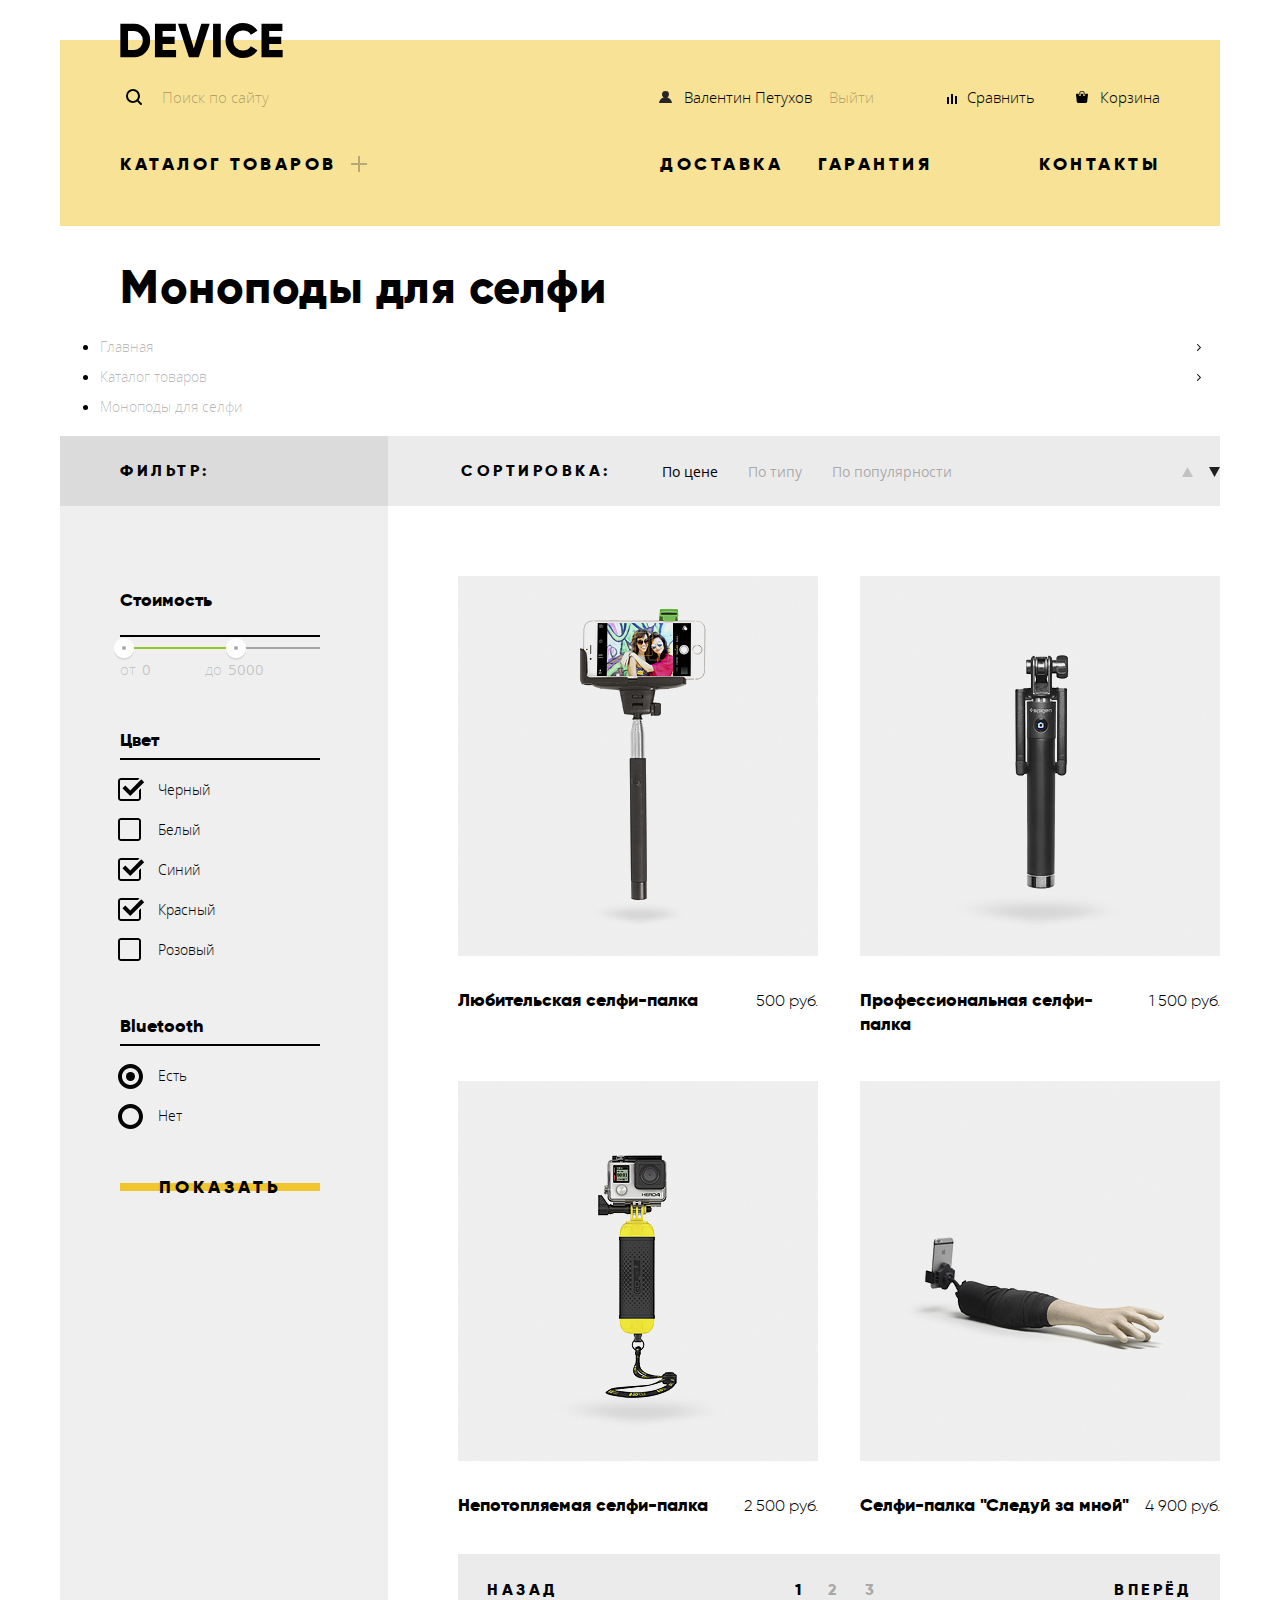
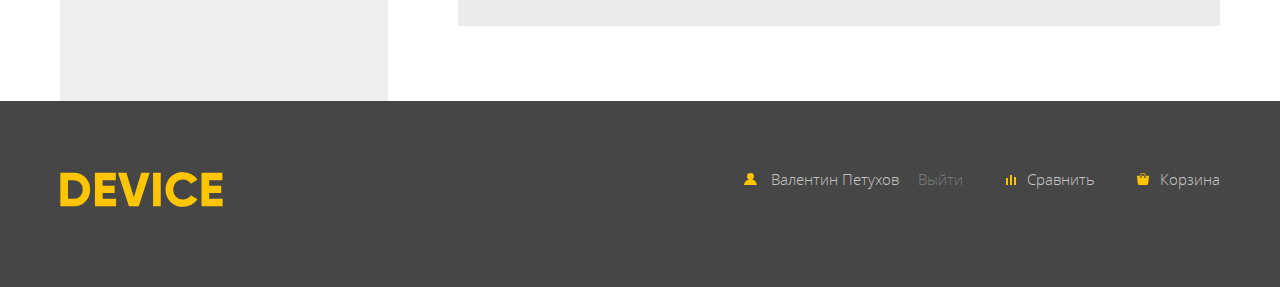
==== catalog.html @ f171dc87 "added catalog goods + footer fix" ====
<!DOCTYPE html>
<html lang="ru">

<head>
  <meta charset="utf-8">
  <title>HTML Academy: Девайс</title>
  <link rel="stylesheet" href="css/normalize.css">
  <link rel="stylesheet" href="css/style.css">
</head>

<body>
  <div class="wrapper">
    <header class="header">
      <div class="header__logo">
        <a href="index.html">
          <img src="img/svg/logo-device.svg" width="163" height="35" alt="Логотип DEVICE">
        </a>
      </div>
      <nav class="header__navigation navigation">
        <ul class="navigation__list navigation__list--line-top">
          <li class="navigation__item navigation__item--search">
            <form action="" class="navigation__search-form">
              <input class="navigation__search-field" type="text" placeholder="Поиск по сайту">
              <input class="navigation__search-submit" type="submit" value="Найти">
            </form>
          </li>
          <li class="navigation__item  navigation__item--login">
            <a class="navigation__link navigation__link--small" href="#">Валентин Петухов</a>
            <a class="navigation__logout" href="#">Выйти</a>
          </li>
          <li class="navigation__item navigation__item--compare">
            <a class="navigation__link navigation__link--small" href="#">Сравнить</a>
          </li>
          <li class="navigation__item navigation__item--cart">
            <a class="navigation__link navigation__link--small" href="#">Корзина</a>
          </li>
        </ul>
        <ul class="navigation__list navigation__list--line-bottom">
          <li class="navigation__item navigation__item--catalog">
            <a class="navigation__link navigation__link--catalog navigation__link--big" href="catalog.html">Каталог
              товаров</a>
            <ul class="navigation__catalog">
              <li><a class="navigation__link" href="#">Виртуальная реальность</a></li>
              <li><a class="navigation__link" href="#">Фитнес-браслеты</a></li>
              <li><a class="navigation__link" href="#">Квадрокоптеры</a></li>
              <li><a class="navigation__link" href="#">Моноподы для селфи</a></li>
              <li><a class="navigation__link" href="#">Умные часы</a></li>
              <li><a class="navigation__link" href="#">Экшн-камеры</a></li>
            </ul>
          </li>
          <li class="navigation__item navigation__item--delivery">
            <a class="navigation__link navigation__link--big" href="#">Доставка</a>
          </li>
          <li class="navigation__item navigation__item--warranty">
            <a class="navigation__link navigation__link--big" href="#">Гарантия</a>
          </li>
          <li class="navigation__item navigation__item--contacts">
            <a class="navigation__link navigation__link--big" href="#">Контакты</a>
          </li>
        </ul>
      </nav>
    </header>
  </div>

  <main>
    <div class="wrapper">
      <h1 class="page-title">Моноподы для селфи</h1>
      <ul class="breadcrumbs">
        <li class="breadcrumbs__item">
          <a href="index.html" class="breadcrumbs__link">Главная</a>
        </li>
        <li class="breadcrumbs__item">
          <a href="catalog.html" class="breadcrumbs__link">Каталог товаров</a>
        </li>
        <li class="breadcrumbs__item">
          <a class="breadcrumbs__link">Моноподы для селфи</a>
        </li>
      </ul>
    </div>
    <div class="catalog-columns">
      <div class="wrapper">
        <aside class="filter">
          <h2 class="fliter__title">Фильтр:</h2>
          <form class="filter__forms" action="https://echo.htmlacademy.ru" method="post">
            <fieldset class="filter__form range">
              <legend>Стоимость</legend>
              <div class="range__controls">
                <div class="range__scale">
                  <div class="range__bar"></div>
                </div>
                <div class="range__toggle range__toggle--min"></div>
                <div class="range__toggle range__toggle--max"></div>
              </div>
              <div class="range__price">
                <label class="range__min-price">от <input type="text" name="min-price" value="0"></label>
                <label class="range__max-price">до <input type="text" name="max-price" value="5000"></label>
              </div>
            </fieldset>
            <fieldset class="filter__form color">
              <legend>Цвет</legend>
              <ul class="color__list">
                <li class="color__option">
                  <input type="checkbox" class="visually-hidden color__checkbox" id="color-black" name="color-black"
                    checked>
                  <label for="color-black">Черный</label>
                </li>
                <li class="color__option">
                  <input type="checkbox" class="visually-hidden color__checkbox" id="color-white" name="color-white">
                  <label for="color-white">Белый</label>
                </li>
                <li class="color__option">
                  <input type="checkbox" class="visually-hidden color__checkbox" id="color-blue" name="color-blue"
                    checked>
                  <label for="color-blue">Синий</label>
                </li>
                <li class="color__option">
                  <input type="checkbox" class="visually-hidden color__checkbox" id="color-red" name="color-red"
                    checked>
                  <label for="color-red">Красный</label>
                </li>
                <li class="color__option">
                  <input type="checkbox" class="visually-hidden color__checkbox" id="color-pink" name="color-pink">
                  <label for="color-pink">Розовый</label>
                </li>
              </ul>
            </fieldset>
            <fieldset class="filter__form bluetooth">
              <legend>Bluetooth</legend>
              <ul class="bluetooth__list">
                <li class="bluetooth__option">
                  <input type="radio" class="visually-hidden bluetooth__checkbox" id="bluetooth-yes" name="bluetooth"
                    value="yes" checked>
                  <label for="bluetooth-yes">Есть</label>
                </li>
                <li class="bluetooth__option">
                  <input type="radio" class="visually-hidden bluetooth__checkbox" id="bluetooth-no" name="bluetooth"
                    value="no">
                  <label for="bluetooth-no">Нет</label>
                </li>
              </ul>
            </fieldset>
            <button class="filter__submit" type="submit">Показать</button>
          </form>
        </aside>

        <section class="catalog">
          <h2 class="visually-hidden">Каталог товаров</h2>
          <div class="catalog__sort sort">
            <p class="sort__title">Сортировка:</p>
            <ul class="sort__types">
              <li>
                <a href="#" class="sort__link sort__link--active">По цене</a>
              </li>
              <li>
                <a href="#" class="sort__link">По типу</a>
              </li>
              <li>
                <a href="#" class="sort__link">По популярности</a>
              </li>
            </ul>
            <ul class="sort__arrows">
              <li>
                <a class="sort__arrow sort__arrow--ascending">
                  <svg width="11" height="10" viewBox="0 0 11 10">
                    <path fill="#231F20" d="M5.5 0L0 10h11z" /></svg>
                </a>
              </li>
              <li>
                <a class="sort__arrow sort__arrow--descending sort__arrow--active">
                  <svg width="11" height="10" viewBox="0 0 11 10">
                    <path fill="#231F20" d="M5.5 10L0 0h11" /></svg>
                </a>
              </li>
            </ul>
          </div>
          <div class="catalog__goods goods">
            <article class="goods__item">
              <a class="goods__link" href="#">
                <img src="img/catalog/item-1.jpg" width="360" height="380" alt="Любительская селфи-палка">
                <div class="goods__info">
                  <h3 class="goods__title">Любительская селфи-палка</h3>
                  <span class="goods__price">500 руб.</span>
                </div>
              </a>
            </article>
            <article class="goods__item">
              <img src="img/catalog/item-2.jpg" width="360" height="380" alt="Профессиональная селфи-палка">
              <div class="goods__info">
                <h3 class="goods__title">Профессиональная селфи-палка</h3>
                <span class="goods__price">1 500 руб.</span>
              </div>
            </article>
            <article class="goods__item">
              <img src="img/catalog/item-3.jpg" width="360" height="380" alt="Непотопляемая селфи-палка">
              <div class="goods__info">
                <h3 class="goods__title">Непотопляемая селфи-палка</h3>
                <span class="goods__price">2 500 руб.</span>
              </div>
            </article>
            <article class="goods__item">
              <img src="img/catalog/item-4.jpg" width="360" height="380" alt='"Селфи-палка "Следуй за мной"'>
              <div class="goods__info">
                <h3 class="goods__title">Селфи-палка "Следуй за мной"</h3>
                <span class="goods__price">4 900 руб.</span>
              </div>
            </article>
            <div class="goods__pagination pagination">
              <a href="#" class="pagination__button">Назад</a>
              <div class="pagination__nums">
                <a class="pagination__num pagination__num--active">1</a>
                <a href="#" class="pagination__num">2</a>
                <a href="#" class="pagination__num">3</a>
              </div>
              <a href="#" class="pagination__button">Вперёд</a>
            </div>
          </div>
        </section>
      </div>
    </div>
  </main>

  <footer class="footer">
    <div class="wrapper">
      <div class="footer__item">
        <a class="footer__logo">
          <svg width="163" height="35" viewBox="0 0 164 35">
            <path
              d="m0.35 0.7v33.6h13.532a15.723 15.723 0 0 0 11.72-4.824 16.464 16.464 0 0 0 4.712-11.976 16.465 16.465 0 0 0-4.712-11.976 15.723 15.723 0 0 0-11.72-4.824zm7.733 26.208v-18.819h5.8a8.648 8.648 0 0 1 6.5 2.568 9.412 9.412 0 0 1 2.489 6.84 9.41 9.41 0 0 1-2.489 6.84 8.646 8.646 0 0 1-6.5 2.568h-5.8zm34.8-5.952h12.082v-7.3h-12.086v-5.567h13.291v-7.389h-21.024v33.6h21.265v-7.392h-13.532v-5.952zm36.343 13.344 11.019-33.6h-8.458l-7.491 24.72-7.491-24.72h-8.457l11.019 33.6zm14.4 0h7.733v-33.6h-7.733zm38.615-1.416a15.514 15.514 0 0 0 6.041-5.688l-6.67-3.84a7.488 7.488 0 0 1-3.165 3.024 9.874 9.874 0 0 1-4.664 1.1 9.594 9.594 0 0 1-7.177-2.736 9.907 9.907 0 0 1-2.682-7.248 9.908 9.908 0 0 1 2.682-7.248 9.594 9.594 0 0 1 7.177-2.736 9.914 9.914 0 0 1 4.64 1.08 7.6 7.6 0 0 1 3.189 3.048l6.67-3.84a15.881 15.881 0 0 0-6.09-5.688 17.419 17.419 0 0 0-8.409-2.088 17.12 17.12 0 0 0-17.592 17.472 17.12 17.12 0 0 0 17.589 17.476 17.519 17.519 0 0 0 8.458-2.088zm17.881-11.928h12.082v-7.3h-12.085v-5.567h13.29v-7.389h-21.022v33.6h21.264v-7.392h-13.532v-5.952z" />
          </svg>
        </a>
        <nav class="footer__navigation navigation">
          <ul class="navigation__list navigation__list--line-top">
            <li class="navigation__item  navigation__item--login">
              <a class="navigation__link navigation__link--small" href="#">
                <svg width="13" height="12" viewBox="0 0 13 12">
                  <path
                    d="M.032 12h12.937c-.163-2.643-2.074-4.837-4.671-5.543a3.47 3.47 0 0 0 1.687-2.972 3.485 3.485 0 0 0-6.97 0c0 1.264.68 2.361 1.688 2.972C2.106 7.163.194 9.357.032 12z" />
                </svg>
                Валентин Петухов</a>
              <a class="navigation__logout" href="#">Выйти</a>
            </li>
            <li class="navigation__item navigation__item--compare">
              <a class="navigation__link navigation__link--small" href="#">
                <svg width="10" height="10" viewBox="0 0 10 10">
                  <path d="M8 2h1.984v8H8zM0 3h1.984v7H0zM4 0h2v10H4z" /></svg>
                Сравнить</a>
            </li>
            <li class="navigation__item navigation__item--cart">
              <a class="navigation__link navigation__link--small" href="#">
                <svg width="12" height="12" viewBox="0 0 12 12">
                  <path
                    d="M11.864 3.017a.429.429 0 0 0-.327-.154H9.225V4.09c0 .563-.484 1.022-1.08 1.022-.594 0-1.078-.458-1.078-1.022V2.863H4.909V4.09c0 .563-.485 1.022-1.08 1.022-.595 0-1.078-.458-1.078-1.022V2.863H.438a.43.43 0 0 0-.327.154.472.472 0 0 0-.108.358l.776 7.134c.015.806.642 1.455 1.411 1.455h7.595c.77 0 1.396-.649 1.411-1.455l.776-7.134a.476.476 0 0 0-.108-.358z" />
                  <path
                    d="M3.829 4.499c.239 0 .433-.184.433-.409V1.84c0-.632.672-1.022 1.295-1.022h1.079c.655 0 1.078.401 1.078 1.022v2.25c0 .225.194.409.431.409.239 0 .433-.184.433-.409V1.84C8.577.773 7.761 0 6.636 0H5.557c-1.19 0-2.159.826-2.159 1.84v2.25c0 .225.194.409.431.409z" />
                </svg>
                Корзина</a>
            </li>
          </ul>
      </div>

    </div>
  </footer>
  <!-- <footer class="footer">
    <div class="wrapper">
      <div class="footer__item footer__item--logo">
        <a class="footer__logo" href="index.html">
          <svg width="163" height="35" viewBox="0 0 164 35">
            <path
              d="m0.35 0.7v33.6h13.532a15.723 15.723 0 0 0 11.72-4.824 16.464 16.464 0 0 0 4.712-11.976 16.465 16.465 0 0 0-4.712-11.976 15.723 15.723 0 0 0-11.72-4.824zm7.733 26.208v-18.819h5.8a8.648 8.648 0 0 1 6.5 2.568 9.412 9.412 0 0 1 2.489 6.84 9.41 9.41 0 0 1-2.489 6.84 8.646 8.646 0 0 1-6.5 2.568h-5.8zm34.8-5.952h12.082v-7.3h-12.086v-5.567h13.291v-7.389h-21.024v33.6h21.265v-7.392h-13.532v-5.952zm36.343 13.344 11.019-33.6h-8.458l-7.491 24.72-7.491-24.72h-8.457l11.019 33.6zm14.4 0h7.733v-33.6h-7.733zm38.615-1.416a15.514 15.514 0 0 0 6.041-5.688l-6.67-3.84a7.488 7.488 0 0 1-3.165 3.024 9.874 9.874 0 0 1-4.664 1.1 9.594 9.594 0 0 1-7.177-2.736 9.907 9.907 0 0 1-2.682-7.248 9.908 9.908 0 0 1 2.682-7.248 9.594 9.594 0 0 1 7.177-2.736 9.914 9.914 0 0 1 4.64 1.08 7.6 7.6 0 0 1 3.189 3.048l6.67-3.84a15.881 15.881 0 0 0-6.09-5.688 17.419 17.419 0 0 0-8.409-2.088 17.12 17.12 0 0 0-17.592 17.472 17.12 17.12 0 0 0 17.589 17.476 17.519 17.519 0 0 0 8.458-2.088zm17.881-11.928h12.082v-7.3h-12.085v-5.567h13.29v-7.389h-21.022v33.6h21.264v-7.392h-13.532v-5.952z" />
          </svg>
        </a>
        <p class="footer__address">
          г. Москва, ул. Строителей, 15
        </p>
      </div>
      <div class="footer__item footer__item--information">
        <nav class="footer__navigation navigation">
          <ul class="navigation__list navigation__list--line-bottom">
            <li class="navigation__item navigation__item--delivery">
              <a class="navigation__link navigation__link--big">Доставка</a>
            </li>
            <li class="navigation__item navigation__item--warranty">
              <a class="navigation__link navigation__link--big">Гарантия</a>
            </li>
            <li class="navigation__item navigation__item--contacts">
              <a class="navigation__link navigation__link--big">Контакты</a>
            </li>
          </ul>
        </nav>
        <ul class="footer__social social">
          <li class="social__item social__item--facebook">
            <a class="social__link" href="#">
              <span class="visually-hidden">Facebook</span>
              <svg width="32" height="32" viewBox="0 0 32 32">
                <path fill="#FFF"
                  d="M16 0C7.164 0 0 7.163 0 16s7.164 16 16 16c8.837 0 16-7.164 16-16S24.837 0 16 0zm4.062 9.455h-3.021v3.444h3.021v3.445h-3.021v8.61H14.02v-8.61H11v-3.445h3.021V9.455c0-1.902 1.353-3.445 3.021-3.445h3.021v3.445z" />
              </svg>
            </a></li>
          <li class="social__item social__item--instagram">
            <a class="social__link" href="#">
              <span class="visually-hidden">Instagram</span>
              <svg width="32" height="32" viewBox="0 0 32 32">
                <g fill="#FFF">
                  <path
                    d="M20.916 16a4.938 4.938 0 1 1-9.877 0c0-.394.051-.773.138-1.14h-.897v6.838h11.396V14.86h-.897c.086.367.137.746.137 1.14z" />
                  <path
                    d="M15.978 18.659c1.466 0 2.659-1.193 2.659-2.659s-1.193-2.659-2.659-2.659c-1.466 0-2.659 1.193-2.659 2.659s1.192 2.659 2.659 2.659zM18.637 10.302h3.039v3.039h-3.039z" />
                  <path
                    d="M16 0C7.164 0 0 7.164 0 16c0 8.837 7.164 16 16 16 8.837 0 16-7.163 16-16 0-8.836-7.163-16-16-16zm7.955 21.698a2.285 2.285 0 0 1-2.279 2.279H10.279A2.285 2.285 0 0 1 8 21.698V10.302a2.286 2.286 0 0 1 2.279-2.279h11.396a2.286 2.286 0 0 1 2.279 2.279v11.396z" />
                </g>
              </svg>
            </a></li>
          <li class="social__item social__item--twitter">
            <a class="social__link" href="#">
              <span class="visually-hidden">Twitter</span>
              <svg width="32" height="32" viewBox="0 0 32 32">
                <path fill="#FFF"
                  d="M16 0C7.164 0 0 7.164 0 16c0 8.837 7.164 16 16 16 8.837 0 16-7.163 16-16 0-8.836-7.163-16-16-16zm7.944 12.809c-.251 6.516-3.463 10.832-10.992 10.702h-.486c-.447 0-4.543-.443-5.344-1.823 2.479.19 4.247-.406 5.12-1.136-1.048-.289-2.923-.461-3.251-2.848.384.104.618.221 1.299.113-1.307-.824-2.758-1.519-2.679-3.643.311.317 1.164.518 1.46.457-.768-.233-2.149-3.244-.974-4.781 1.984 1.79 4.075 3.482 7.804 3.643.227-2.214 1.24-3.699 3.168-4.325 1.84-.479 3.255.26 3.901 1.138.737-.224 1.453-.466 2.193-.685-.004.833-.569 1.463-.935 1.709.747.165 1.423-.475 1.423-.475-.184.963-1.094 1.725-1.707 1.954z" />
              </svg>
            </a></li>
        </ul>
      </div>
      <div class="footer__item footer__item--user">
        <nav class="footer__navigation navigation">
          <ul class="navigation__list navigation__list--user">
            <li class="navigation__item  navigation__item--login">
              <a class="navigation__link" href="#">
                <svg width="13" height="12" viewBox="0 0 13 12">
                  <path
                    d="M.032 12h12.937c-.163-2.643-2.074-4.837-4.671-5.543a3.47 3.47 0 0 0 1.687-2.972 3.485 3.485 0 0 0-6.97 0c0 1.264.68 2.361 1.688 2.972C2.106 7.163.194 9.357.032 12z" />
                </svg>
                Валентин Петухов
              </a>
              <a class="navigation__logout" href="#">Выйти</a>
            </li>
            <li class="navigation__item  navigation__item--compare">
              <a class="navigation__link" href="#">
                <svg width="10" height="10" viewBox="0 0 10 10">
                  <path d="M8 2h1.984v8H8zM0 3h1.984v7H0zM4 0h2v10H4z" /></svg>
                Сравнить
              </a>
            </li>
            <li class="navigation__item  navigation__item--cart">
              <a class="navigation__link" href="#">
                <svg width="12" height="12" viewBox="0 0 12 12">
                  <path
                    d="M11.864 3.017a.429.429 0 0 0-.327-.154H9.225V4.09c0 .563-.484 1.022-1.08 1.022-.594 0-1.078-.458-1.078-1.022V2.863H4.909V4.09c0 .563-.485 1.022-1.08 1.022-.595 0-1.078-.458-1.078-1.022V2.863H.438a.43.43 0 0 0-.327.154.472.472 0 0 0-.108.358l.776 7.134c.015.806.642 1.455 1.411 1.455h7.595c.77 0 1.396-.649 1.411-1.455l.776-7.134a.476.476 0 0 0-.108-.358z" />
                  <path
                    d="M3.829 4.499c.239 0 .433-.184.433-.409V1.84c0-.632.672-1.022 1.295-1.022h1.079c.655 0 1.078.401 1.078 1.022v2.25c0 .225.194.409.431.409.239 0 .433-.184.433-.409V1.84C8.577.773 7.761 0 6.636 0H5.557c-1.19 0-2.159.826-2.159 1.84v2.25c0 .225.194.409.431.409z" />
                </svg>
                Корзина
              </a>
            </li>
          </ul>
        </nav>
        <a class="footer__phone" href="tel:+74954959595">Тел.: +7 (495) 495-95-95</a>
        <a class="footer__htmlacademy" href="https://htmlacademy.ru" target="blank">
          <svg width="26.943" height="34.09" viewBox="0 0 26.943 34.09">
            <path
              d="M13.62.017L13.472 0 0 1.412v24.661l13.473 8.017 13.43-7.99.042-.025V1.412L13.62.017zm11.399 12.11L13.495 5.334l-.001-.104-.087.05-.088-.056v.109L1.925 12.118V3.147l11.548-1.212L25.02 3.147v8.98zm-11.614-5.34L24.923 13.5l-4.479 2.64-7.093-4.221-.014 1.415 5.904 3.513-.86.507-5.03-2.992-.014 1.415 3.827 2.275-.782.523-3.031-1.787-.014 1.413 1.853 1.091-1.8 1.081-11.356-6.751 11.371-6.835zm-11.48 8.34l11.411 6.791.016 1.044-7.942-4.728-.015 1.416 7.979 4.795.018 1.076-7.973-4.74-.013 1.414 8.021 4.822.046.025 8.143-4.872-.011-5.177 3.415-2.036v10.021L13.472 31.85 1.925 24.979v-9.852z" />
          </svg>
        </a>
      </div>
    </div>
  </footer> -->

</body>

</html>
---- css/style.css ----
*, *::before, *::after {
  box-sizing: inherit
}

@font-face {
  font-family: 'Open Sans';  
  src: url(../fonts/opensanslight.woff) format('woff');
  src: url(../fonts/opensanslight.woff2) format('woff2');
  font-weight: 300;
}

@font-face {
  font-family: 'Open Sans';  
  src: url(../fonts/opensans.woff) format('woff');
  src: url(../fonts/opensans.woff2) format('woff2');
  font-weight: 400;
}

@font-face {
  font-family: 'Gilroy';  
  src: url(../fonts/gilroylight.woff) format('woff');
  src: url(../fonts/gilroylight.woff2) format('woff2');
  font-weight: 300;
}

@font-face {
  font-family: 'Gilroy';  
  src: url(../fonts/gilroyextrabold.woff) format('woff');
  src: url(../fonts/gilroyextrabold.woff2) format('woff2');
  font-weight: 800;
}

a {
  text-decoration: none;
}

img {
  max-width: 100%;
  height: auto;
}

.page-title {
  font-family: 'Gilroy', Arial, sans-serif;
  font-size: 47px;
  line-height: 48px;
  color: #000;
  margin: 37px 0 20px;
  padding: 0;
  padding-left: 60px; 
  letter-spacing: 0.5px;
}

.visually-hidden {
  position: absolute;
  width: 1px;
  height: 1px;
  margin: -1px;
  border: 0;
  padding: 0;
  clip: rect(0 0 0 0);
  overflow: hidden;
}

body {
  margin: 0;
  padding: 0;
  font-family: 'Open Sans', 'Arial', sans-serif;
  font-weight: 300;
  font-size: 15px;
  line-height: 30px;
  color: #000;
  box-sizing: border-box;
}

.wrapper {
  width: 1160px;
  margin: 0 auto;
}

.header {
  background-color: #f7e296;
  padding: 35px 60px 47px 60px;
  margin-top: 40px;
  position: relative;
}

.header--main {
  padding-bottom: 160px;
}

.header__logo {
  position: absolute;
  left: 60px;
  top: -17px;
}

.navigation {
  display: flex;
  flex-direction: column;
}

.navigation__list {
  margin: 0;
  padding: 0;
  list-style: none;
  display: flex;
  flex-direction: row;
  align-items: center;
  justify-content: space-between;
}

.navigation__list--line-top {
  margin-bottom: 30px;
}

.navigation__search-form {
  position: relative;
}

.navigation__search-field,
.navigation__search-submit,
.navigation__link--small {
  color: #000;
  font-size: 15px;
  line-height: 30px;
  font-weight: 300;
}

.navigation__link--small {
  padding-left: 25px;
}

.navigation__link--big {
  font-family: 'Gilroy', Arial, sans-serif;
  font-weight: 800;
  font-size: 18px;
  line-height: 24px;
  color: #000;
  text-transform: uppercase;
  letter-spacing: 3.5px;
}

.navigation__link--big:hover {
  cursor: pointer;
}

.navigation__catalog .navigation__link {
  font-family: 'Open Sans', sans-serif;
  color: #000;
  font-size: 15px;
  line-height: 36px;
  font-weight: 300;
  text-transform: none;
  letter-spacing: normal;
}

.navigation__link:hover {
  opacity: .6;
}

.navigation__link:active {
  opacity: .3;
}

.navigation__item--search {
  margin-right: 105px;
}

.navigation__search-field {
  border: none;
  background-color: transparent;
  color: rgba(0, 0, 0, .3);
  outline: none;  
  border: 2px solid transparent;
  padding-left: 40px;
  padding-top: 5px;
  padding-bottom: 5px;
  margin-right: -6px;
  width: 440px;
  background-image: url(../img/svg/search.svg);
  background-repeat: no-repeat;
  background-position: 4px;
}

.navigation__search-field::placeholder {
  color: rgba(0, 0, 0, .3);
}

.navigation__search-field:hover,
.navigation__item--search:hover .navigation__search-field::placeholder {
  color: rgba(0, 0, 0, .6);
}

.navigation__search-submit {
  position: absolute;
  right: -6px;
  top: 0;
  background-color: transparent;
  border: 2px solid #000;
  padding: 5px 20px;
  outline: none;
  display: none;
}

.navigation__search-field:focus {
  border-bottom: 2px solid #000;
  color: #000;
}

.navigation__search-field:focus + .navigation__search-submit {
  display: inline-block;
}

.navigation__search-submit:hover {
  background-color: #000;
  color: #fff;
}

.navigation__search-submit:active {
  background-color: #000;
  color: rgba(255, 255, 255, .3);
  display: inline-block;
}

.navigation__search-submit:active .navigation__search-field {
  border-bottom: 2px solid #000;
}

.navigation__item--catalog {
  margin-right: auto;
}

.navigation__item--contacts {
  margin-left: 107px;
}

.navigation__item--warranty {
  margin-left: 35px;
}

.navigation__item--login .navigation__link {
  background-image: url(../img/svg/user.svg);
  background-repeat: no-repeat;
  background-position: 0px; 
}

.navigation__item--compare {
  margin-left: auto;
}

.navigation__item--compare .navigation__link {
  background-image: url(../img/svg/compare.svg);
  background-repeat: no-repeat;
  background-position: 5px 7px;  
}

.navigation__item--cart {
  margin-left: 40px;
}

.navigation__item--cart .navigation__link {
  background-image: url(../img/svg/cart.svg);
  background-repeat: no-repeat;
  background-position: 1px;
}

.navigation__item--login {
  position: relative;
}

.navigation__item--login .navigation__logout {
  color: rgba(0, 0, 0, .3);
  position: absolute;
  right: -62px;
  top: 0;
}

.navigation__item--catalog {
  position: relative; 
  background-image: url(../img/svg/plus.svg);
  background-repeat: no-repeat;
  background-position: 100%;
}

.navigation__link--catalog {
  padding-right: 30px;
}

.navigation__catalog {
  position: absolute;
  display: none;
  flex-direction: row;
  flex-wrap: wrap;
  width: 1160px;
  margin: 0;
  list-style: none;
  padding: 25px 310px 27px 60px;
  left: -60px;
  background-color: #f7e296;
  color: #000;
  z-index: 2;
}

.navigation__catalog li {
  width: 220px;
}

.navigation__catalog li:nth-child(5) {
  width: 440px;
}

.navigation__item--catalog:hover .navigation__catalog {
  display: flex;
}

.slider {
  margin-top: -110px;
  z-index: 1;
  position: relative;
  padding-bottom: 83px;
}

.slider__item {
  flex-direction: row;
  display: none;
  position: relative;
}

.slider__item--active {
  display: flex;
}

.slider__number {
  position: absolute;
  font-family: 'Gilroy', Arial, sans-serif;
  font-size: 179px;
  line-height: 179px;
  font-weight: 800;
  color: #fff;
  right: 50px;
  top: -12px;
  z-index: -1;
}

.slider__photo {
  min-width: 565px;
  text-align: center;
}

.slider__description {
  display: flex;
  flex-direction: column;
  padding: 79px 50px 0 34px;
  position: relative;
}

.slider__description::before {
  position: absolute;
  content: "";
  width: 100px;
  height: 7px;
  background-color: #fff;
  top: 36px;
  left: 36px;
}

.slider__title {
  font-family: 'Gilroy', Arial, sans-serif;
  font-size: 47px;
  line-height: 56px;
  font-weight: 800;
  padding: 0;
  margin: 0;
  margin-bottom: 19px;
  letter-spacing: 1px;
}

.slider__info {
  margin: 0;
  padding: 0;
  margin-bottom: 44px;
}

.slider__actions {
  display: flex;
  flex-direction: row;
  justify-content: space-between;
  align-items: center;
  margin-bottom: 49px;
}

.slider__more {
  width: 220px;
  height: 40px;
  display: flex;
  align-items: center;
  justify-content: center;
  position: relative;
  font-family: 'Gilroy', Arial, sans-serif;
  font-size: 18px;
  line-height: 24px;
  font-weight: 800;
  letter-spacing: 4px;
  color: #000;
  text-transform: uppercase;  
}

.slider__more:hover {
  cursor: pointer;
}

.slider__more:active {
  color: rgba(0, 0, 0, .3);
}

.slider__more::before {
  position: absolute;
  content: "";
  width: 100%;
  height: 8px;
  background-color: #f0c52e;
  left: 0;
  z-index: -1;
  transition: all ease .2s;
}

.slider__more:hover::before {
  height: 100%;
}

.slider__buttons {
  margin-right: 32px;
}

.slider__button {
  width: 12px;
  height: 12px;
  background-color: #fff;
  background-image: url(../img/svg/slider-button-empty.svg);
  background-repeat: no-repeat;
  background-size: cover;
  border: none;
  margin: 0;
  padding: 0;
  margin-left: 18px;
  outline: none;
  cursor: pointer;
}

.slider__button--active {
  background-image: url(../img/svg/slider-button.svg);
}

.slider__features {
  display: flex;
  flex-direction: row;
  padding-bottom: 30px;
}

.slider__feature {
  display: flex;
  flex-direction: column;
}

.slider__feature:not(:last-child) {
  margin-right: 80px;
}

.slider__big-text {
  font-family: 'Gilroy', Arial, sans-serif;
  font-size: 36px;
  line-height: 48px;
  font-weight: 300;
  margin: 0;
  padding: 0;
  margin-bottom: 9px;
}

.slider__small-text {  
  font-size: 13px;
  line-height: 20px;
  margin: 0;
  padding: 0;
}

.popular {
  padding-bottom: 59px;
}

.popular__list {
  margin: 0;
  padding: 0;
  list-style: none;
  display: flex;
  flex-direction: row;
  flex-wrap: wrap;
  justify-content: flex-start;
}

.popular__item {
  width: 160px;
}

.popular__item:not(:nth-child(6)) {
  margin-right: 40px;
}

.popular__link {
  padding-bottom: 20px;
  display: block;
}

.popular__link:hover .popular__square {
  background-color: #f0c52e;
}

.popular__link:active svg {
  fill-opacity: .3;
}

.popular__link:active .popular__title {
  color: rgba(0, 0, 0, .3);
}

.popular__square {
  width: 160px;
  height: 160px;
  background-color: #f7e296;
  display: flex;
  justify-content: center;
  align-items: center;
  margin-bottom: 33px;
}

.popular__title {
  font-family: 'Gilroy', Arial, sans-serif;
  font-size: 18px;
  line-height: 24px;
  font-weight: 800;
  color: #000;
  margin: 0;
}

.services {
  position: relative;
  margin-bottom: 163px;
}

.services .wrapper {
  display: flex;
  flex-direction: row;
  position: relative;
  z-index: 1;
  padding-top: 79px;
}

.services .wrapper::before {  
  position: absolute;
  content: "";
  width: 7px;
  top: 0;
  bottom: 0;
  background-color: #000;
  left: 278px;
}

.services::before {
  position: absolute;
  content: "";
  background-color: #e5e5e5;
  top: 99px;
  bottom: -69px;
  left: 0px;
  right: 0px;
  z-index: -1;
}

/* .services__buttons {
  display: flex;
  flex-direction: column;
  flex-shrink: 0;  
  width: 284px;
  border-right: 7px solid #000;
  padding: 79px 0px 45px 0;
  position: relative;
} */

.services__button {
  min-width: 160px;
  height: 40px;
  padding: 0;  
  margin-bottom: 25px;
  display: flex;
  align-items: center;
  justify-content: center;
  position: absolute;
  left: 0;
  font-family: 'Gilroy', Arial, sans-serif;
  font-size: 18px;
  line-height: 24px;
  font-weight: 800;
  letter-spacing: 4px;  
  text-transform: uppercase;  
  background-color: transparent;
  border: none;
  outline: none;
  cursor: pointer;
}

.services__button:first-of-type {
  position: relative;
}

.services__button--warranty {
  top: 144px;
}

.services__button--credit {
  top: 210px;
}

.services__button::before {  
  position: absolute;
  content: "";
  width: 100%;
  height: 8px;
  background-color: #f0c52e;  
  left: 0;  
  transition: all ease .2s;
  z-index: -1;
}

.services__button:hover::before {
  height: 100%;
}

/* .services__button--active.services__button {
  color: #f7e184;
  cursor: auto;
} */

.services__radio:checked + .services__button {
  color: #f7e184;
  cursor: auto;
}

/* .services__button--active.services__button::before {
  width: 282px;
  height: 100%;
  background-color: #000;
} */

.services__radio:checked + .services__button::before {
  width: 282px;
  height: 100%;
  background-color: #000;
}

.services__radio:checked + .services__button:hover {
  cursor: default;
}

.services__radio--delivery:checked ~ .services__info--delivery {
  display: flex;
}

.services__radio--warranty:checked ~ .services__info--warranty {
  display: flex;
}

.services__radio--credit:checked ~ .services__info--credit {
  display: flex;
}

.services__info {
  display: none;
  flex-direction: column;
  padding: 20px 117px 77px 241px;
  margin-top: -25px;
}

.services__info--active {
  display: flex;
}

.services__title {
  margin: 0;
  margin-bottom: 30px;
  padding: 0;
  font-family: 'Gilroy', Arial, sans-serif;
  font-size: 47px;
  line-height: 48px;
  font-weight: 800;  
  letter-spacing: 1px;
}

.services__description {
  margin: 0;
  padding: 0;
  padding-right: 215px;
}

.services__info--delivery {
  background-image: url(../img/svg/delivery.svg);
  background-repeat: no-repeat;
  background-position: 92% 31px;
}

.services__info--warranty {
  background-image: url(../img/svg/warranty.svg);
  background-repeat: no-repeat;
  background-position: 94% 5px;
}

.services__info--credit {
  background-image: url(../img/svg/credit.svg);
  background-repeat: no-repeat;
  background-position: 91% 8px;
}

.clients__list {
  margin: 0;
  padding: 0;
  list-style: none;
  display: flex;
  flex-direction: row;
  flex-wrap: wrap;
  justify-content: space-between;
  padding-bottom: 59px;
}

.clients__item {
  margin-bottom: 25px;
}

.clients__item img {
  filter: grayscale(100%) opacity(.2);
}

.clients__item:hover img {
  filter: grayscale(0) opacity(1);
}

.information {
  display: flex;
  flex-direction: row;
  justify-content: space-between;
  padding-bottom: 82px;
}

.information__item {
  width: 560px;
  padding-top: 52px;
  position: relative;
}

.information__item::before {
  position: absolute;
  content: "";
  width: 80px;
  height: 7px;
  background-color: #000;
  left: 0;
  top: 0;
}

.information__title {
  margin: 0;
  margin-bottom: 43px;
  padding: 0;
  font-family: 'Gilroy', Arial, sans-serif;
  font-size: 47px;
  line-height: 48px;
  font-weight: 800;  
  letter-spacing: 1px;
}

.information__description {
  margin: 0;
  margin-bottom: 66px;
  padding: 0;
}

.information__item--about .information__description {  
  padding-right: 85px;
}

.information__item--contacts .information__description {
  margin-bottom: 40px;
  padding-right: 20px;
}

.information__list {
  margin: 0;
  margin-bottom: 54px;
  padding: 0;
  list-style: none;
}

.information__transport-company {
  padding-left: 35px;
  font-family: 'Gilroy', Arial, sans-serif;
  font-size: 16px;
  line-height: 40px;
  font-weight: 800;
  position: relative;
}

.information__transport-company::before {
  position: absolute;
  content: "";
  width: 7px;
  height: 7px;
  background-image: url(../img/svg/slider-button-empty.svg);
  background-size: cover;
  opacity: 0.3;
  left: 0;
  top: 17px;
}

.information__link {
  width: 260px;
  height: 40px;
  display: flex;
  align-items: center;
  justify-content: center;
  position: relative;
  font-family: 'Gilroy', Arial, sans-serif;
  font-size: 18px;
  line-height: 24px;
  font-weight: 800;
  letter-spacing: 3.5px;
  color: #000;
  text-transform: uppercase;  
}

.information__link:hover {
  cursor: pointer;
}

.information__link:active {
  color: rgba(0, 0, 0, .3);
}

.information__link::before {
  position: absolute;
  content: "";
  width: 100%;
  height: 8px;
  background-color: #f0c52e;
  left: 0;
  z-index: -1;
  transition: all ease .2s;
}

.information__link:hover::before {
  height: 100%;
}

.information__map {
  width: 100%;
  height: 222px;
  border: 0;
  margin-bottom: 59px;
}

.footer {  
  padding: 63px 0;
  background-color: #464646;
}

.footer .wrapper {
  display: flex;
  flex-direction: column;  
}

.footer svg {
  fill: #ffc600;
}

.footer__item {
  display: flex;
  flex-direction: row;
  justify-content: space-between;
  align-items: center;
}

.footer__navigation .navigation__link {
  background: none;
}

.footer__navigation .navigation__link {
  color: rgba(255, 255, 255, .7);
  background: none;
  position: relative;
}

.footer__navigation .navigation__item--cart {
  margin-left: 40px;
}

.footer__navigation .navigation__item--compare {
  margin-left: 39px;
}

.footer__navigation svg {
  position: absolute;  
}

.navigation__item--cart svg {
  left: 2px;
  top: 4px;
}

.navigation__item--compare svg {
  left: 4px;
  top: 6px;
}

.navigation__item--login .navigation__link {
  margin-left: 0;
}

.navigation__item--login svg {
  left: -2px;
  top: 4px;
}

.footer__navigation .navigation__logout {
  position: static;
  color: rgba(255, 255, 255, .3);
  margin-left: 15px;
}

.footer__navigation

/*
.footer__item {
  display: flex;
  flex-direction: column;
  position: relative;
}

.footer__item--logo::before {
  position: absolute;
  content: "";
  width: 80px;
  height: 7px;
  background-color: #ffc600;
  left: 0;
  bottom: 20px;
}

.footer__item--logo {
  margin-right: 164px;
}

.footer__item--information {
  margin-right: auto;
}

.footer__logo svg {
  fill: #ffc600;
  margin-bottom: 30px;
}

.footer__logo:hover svg {
  fill-opacity: .6;
  
}

.footer__logo:active svg {
  fill-opacity: .3;
}

.footer__address {
  margin: 0;
  padding: 0;
  color: #fff;
}

.footer__navigation .navigation__item {
  margin: 0;
  padding: 0;
}

.footer__navigation .navigation__list--line-bottom {
  margin-top: 70px;
  margin-bottom: 60px;  
}

.footer__navigation .navigation__item--delivery {
  margin-right: 35px;
}

.footer__navigation .navigation__item--warranty {
  margin-right: 33px;
}

.navigation__list--user {
  margin-bottom: 37px;
}

.navigation__list--user .navigation__link {
  color: rgba(255, 255, 255, .7);
  background: none;
  padding-left: 25px;
  margin-left: 39px;
  position: relative;
}

.footer__navigation svg {
  position: absolute;
  fill: #ffc600;
}

.navigation__item--cart svg {
  left: 2px;
  top: 4px;
}

.navigation__item--compare svg {
  left: 4px;
  top: 6px;
}

.navigation__item--login .navigation__link {
  margin-left: 0;
}

.navigation__item--login svg {
  left: -2px;
  top: 4px;
}

.footer__navigation .navigation__link--big {
  color: #fff;
}

.social {
  margin: 0;
  padding: 0;
  list-style: none;
  display: flex;
  flex-direction: row;
  justify-content: center;
}

.social__link svg {
  fill-opacity: .3;
}

.social__link:hover svg {
  fill-opacity: .6;
}

.social__link:active svg {
  fill-opacity: .1;
}

.social__item--instagram {
  margin: 0 23px;
}

.footer__item--user {
  align-items: flex-end;
}

.footer__phone {
  color: #fff;
  margin-bottom: 62px;
}

.footer__htmlacademy {
  fill: #ffc600;
}

.footer__htmlacademy:hover {
  fill-opacity: .6;
}

.footer__htmlacademy:active {
  fill-opacity: .3;
} */

.breadcrumbs {
  margin: 0;
  margin-bottom: 43px; 
  padding: 0;
  padding-left: 60px;
  list-style: none;
  display: flex;
  flex-direction: row;
  flex-wrap: wrap;
  justify-content: flex-start;  
}

.breadcrumbs__item {
  margin-right: 39px;
  position: relative;
}

.breadcrumbs__item::after {
  position: absolute;
  content: "";
  width: 4px;
  height: 7px;
  background-image: url(../img/svg/nav-arrow.svg);
  background-repeat: no-repeat;
  right: -20px;
  top: 13px;
}

.breadcrumbs__item:last-child::after {
  display: none;
}

.breadcrumbs__link {
  font-size: 14px;
  line-height: 24px;
  color: rgba(0, 0, 0, .3);
}

.catalog-columns .wrapper {
  display: flex;
  flex-direction: row;
}

.filter {
  min-width: 328px;
  background-color: #efefef;
  padding-bottom: 40px;
}

.fliter__title,
.sort__title {
  position: relative;
  font-family: 'Gilroy', Arial, sans-serif;
  font-weight: 800;
  font-size: 16px;
  line-height: 24px;
  color: #000;
  text-transform: uppercase;
  letter-spacing: 3.5px;
  margin: 0;
  margin-bottom: 82px;
  padding: 23px 68px 23px 60px;
  background-color: #dbdbdb;  
}

.filter__forms {
  padding: 0 68px 0 60px;
}

.filter__form {
  margin: 0;
  margin-bottom: 44px;
  padding: 0;
  border: none;
  position: relative;
}

.filter__form:last-of-type {
  margin-bottom: 31px;
}

.filter__form::before {
  position: absolute;
  content: "";
  width: 100%;
  height: 2px;
  top: -12px;
  background-color: #000;
}

.filter__form legend {
  font-family: 'Gilroy', Arial, sans-serif;
  font-size: 18px;
  line-height: 24px;
  font-weight: 800;
  color: #000;
  margin-bottom: 18px;
}

.range legend {
  margin-bottom: 35px;
}

.range__controls {
  position: relative;
  margin-bottom: 5px;
}

.range__scale {
  height: 2px;
  background-color: rgba(0, 0, 0, .3);
}

.range__bar {
  width: 60%;
  height: 2px;
  background-color: #91c92f;
}

.range__toggle {
  position: absolute;
  left: -6px;
  top: -9px;
  width: 20px;
  height: 23px;
  background-image: url(../img/svg/filter-button.svg);
  background-repeat: no-repeat;
  background-size: cover;
}

.range__toggle--max {
  left: 53%;
}

.range__price {
  color: rgba(0, 0, 0, .2);
  position: relative;
}

.range__price input {
  width: 50px;
  margin: 0;
  border: none;
  background: none;
  color: inherit;
}

.range__max-price {
  position: absolute;
  left: 85px;
}

.color__list,
.bluetooth__list {
  margin: 0;
  padding: 0;
  list-style: none;
}

.color__option,
.bluetooth__option {
  padding-left: 38px;  
}

.color__option label,
.bluetooth__option label {
  position: relative;
  font-size: 14px;
  line-height: 40px;  
}

.color__checkbox + label::before,
.bluetooth__checkbox + label::before {
  position: absolute;
  content: "";
  top: -3px;
  left: -41px;
  width: 24px;
  height: 24px;
  background-image: url(../img/svg/checkbox-off.svg);
  background-repeat: no-repeat;
  background-position: center;
}

.bluetooth__checkbox + label::before {
  width: 26px;
  height: 26px;
  background-image: url(../img/svg/radio-off.svg);
}

.color__checkbox:checked + label::before {  
  width: 28px;
  height: 24px;
  background-image: url(../img/svg/checkbox-on.svg);  
}

.bluetooth__checkbox:checked + label::before {  
  width: 26px;
  height: 26px;
  background-image: url(../img/svg/radio-on.svg);  
}

.color__option:hover label::before,
.bluetooth__option:hover label::before {
  opacity: .6;
}

.color__option:active label::before,
.bluetooth__option:active label::before {
  opacity: 1;
}

.color__checkbox:disabled + label::before,
.bluetooth__checkbox:disabled + label::before {
  opacity: .25;
}

.filter__submit {
  width: 100%;
  height: 40px;
  padding: 0;
  margin: 0;  
  display: flex;
  align-items: center;
  justify-content: center;
  position: relative;
  font-family: 'Gilroy', Arial, sans-serif;
  font-size: 18px;
  line-height: 24px;
  font-weight: 800;
  letter-spacing: 4px;  
  text-transform: uppercase;  
  background-color: transparent;
  border: none;
  outline: none;
  cursor: pointer;
  z-index: 1;
}

.filter__submit::before {  
  position: absolute;
  content: "";
  width: 100%;
  height: 8px;
  background-color: #f0c52e;  
  left: 0;  
  transition: all ease .2s;
  z-index: -1;
}

.filter__submit:hover::before {
  height: 100%;
}

.filter__submit:active {
  color: rgba(0, 0, 0, .3);
}

.catalog {
  flex-grow: 1;
}

.sort {
  display: flex;
  flex-direction: row;
  align-items: center;
  background-color: #ebebeb;
  padding: 20px 0px 20px 73px;
}

.sort__title {
  margin: 0;
  padding: 0;
  background-color: transparent;
  margin-right: 51px;
}

.sort__link {
  font-size: 14px;
  line-height: 18px;
  font-weight: 400;
  color: rgba(0, 0, 0, .3);
  margin-right: 30px;
}

.sort__link:hover {
  color: rgba(0, 0, 0, .6);
}

.sort__link:active {
  color: rgba(0, 0, 0, 1);
}

.sort__link--active {
  color: #000;
}

.sort__types,
.sort__arrows {
  margin: 0;
  padding: 0;
  list-style: none;
  display: flex;
  flex-direction: row;
  flex-wrap: wrap;
}

.sort__arrows {
  margin-left: auto;
}

.sort__arrow svg {
  fill-opacity: .2;
}

.sort__arrow:hover svg {
  fill-opacity: .4
}

.sort__arrow:active svg {
  fill-opacity: 1;
}

.sort__arrow--active svg {
  fill-opacity: 1;
}

.sort__arrow--active:hover svg {
  fill-opacity: 1;
}

.sort__arrow--descending {
  margin-left: 16px;
}

.goods {
  display: flex;
  flex-direction: row;
  flex-wrap: wrap;
  justify-content: space-between;
  padding: 70px 0 0 70px;
}

.goods__item {
  width: 360px;
  margin-bottom: 45px;
}

.goods__image img {
  width: 100%;
  height: auto;
}

.goods__info {
  display: flex;
  flex-direction: row;
  align-items: baseline;
  justify-content: space-between;
  margin-top: 23px;
  /* letter-spacing: 0.5px; */
}

.goods__title {
  margin: 0;
  padding: 0;
  font-family: 'Gilroy', Arial, sans-serif;
  font-size: 18px;
  line-height: 24px;
  font-weight: 800;
  color: #000;
}

.goods__price {
  margin: 0;
  margin-left: 15px;
  padding: 0;
  font-family: 'Gilroy', Arial, sans-serif;
  font-size: 16px;
  line-height: 24px;
  font-weight: 300;
  color: #000;
  flex-shrink: 0;  
}

.goods__pagination {
  margin-top: -9px;
}

.pagination {
  width: 100%;
  display: flex;
  flex-direction: row;
  justify-content: space-between;
  align-items: baseline;
  background-color: #ebebeb;
  margin-bottom: 75px;
}

.pagination__button,
.pagination__num {
  font-family: 'Gilroy', Arial, sans-serif;
  font-weight: 800;
  font-size: 16px;
  line-height: 24px;
  color: #000;
  text-transform: uppercase;
  letter-spacing: 3.5px;
  margin: 0;
  padding: 24px 29px;
  background-color: transparent;
  border: none;
  outline: none;
}

.pagination__button:hover {
  background-color: #dbdbdb;
}

.pagination__button:active {
  color: rgba(0, 0, 0, .3);
}

.pagination__num {
  margin: 0;
  margin-right: 20px;
  padding: 0;
  color: rgba(0, 0, 0, .3);
}

.pagination__num:hover {
  color: rgba(0, 0, 0, .6);
}

.pagination__num:active {
  color: rgba(0, 0, 0, 1);
}

.pagination__num--active {
  color: #000;
}

.pagination__num:last-child {
  margin-right: 0;
}
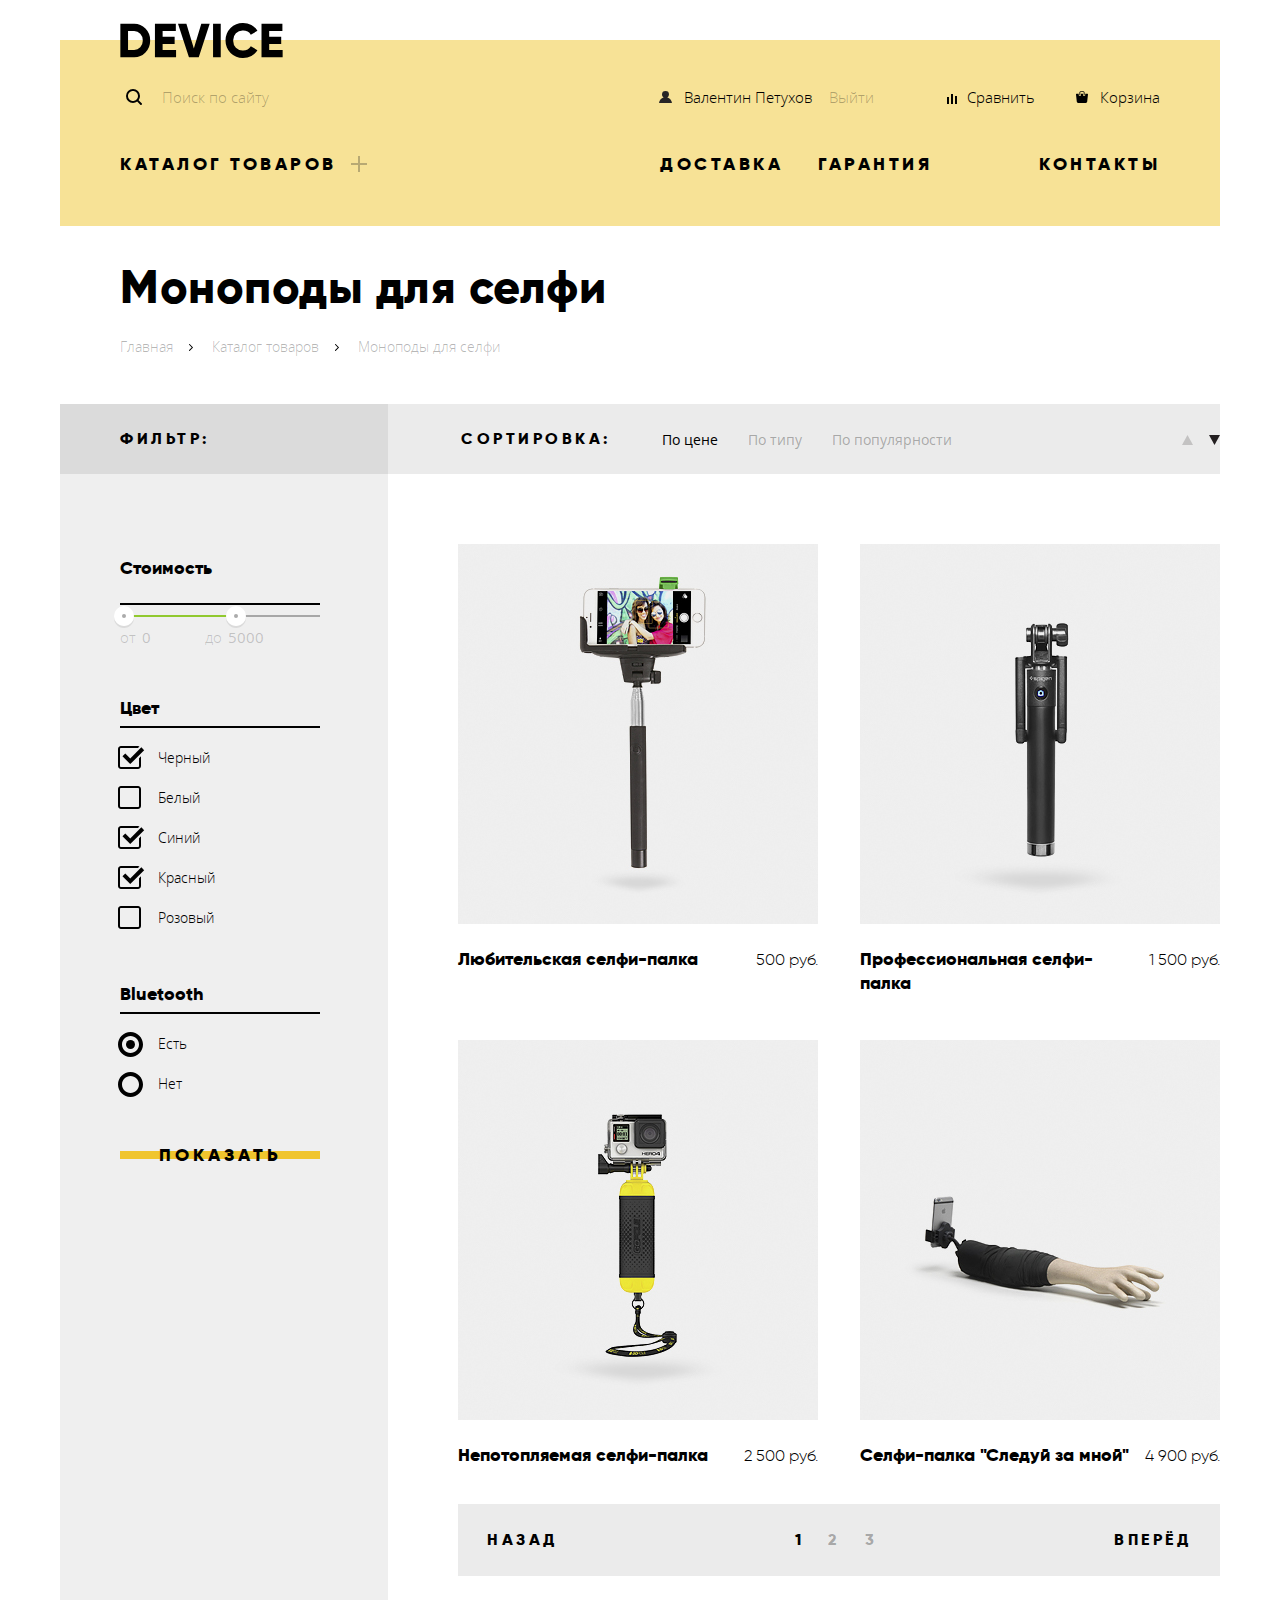
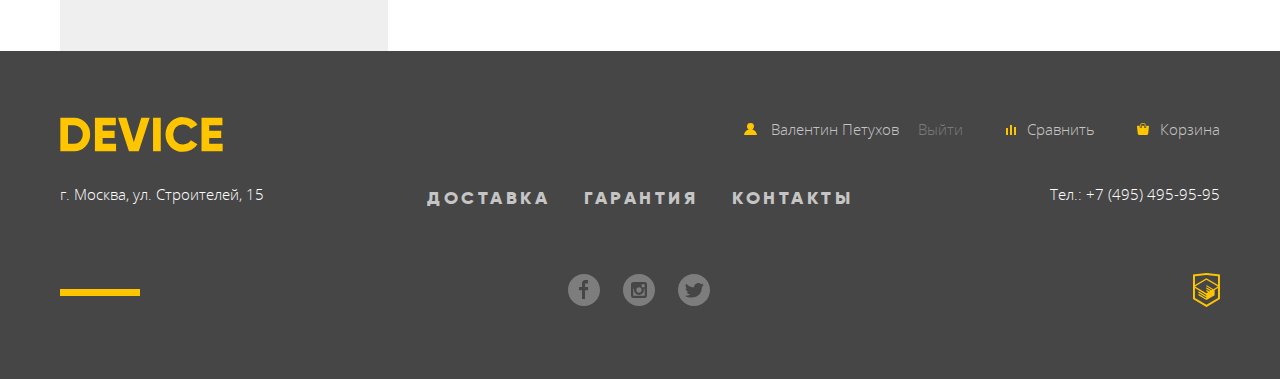
==== commit 4e33b6d0: "new footer, noJS sliders, goods in catalog" ====
--- a/catalog.html
+++ b/catalog.html
@@ -175,30 +175,52 @@
           </div>
           <div class="catalog__goods goods">
             <article class="goods__item">
-              <a class="goods__link" href="#">
+              <div class="goods__image">
                 <img src="img/catalog/item-1.jpg" width="360" height="380" alt="Любительская селфи-палка">
-                <div class="goods__info">
-                  <h3 class="goods__title">Любительская селфи-палка</h3>
-                  <span class="goods__price">500 руб.</span>
-                </div>
-              </a>
+                <div class="goods__options">
+                  <button class="goods__to-cart">В корзину</button>
+                  <a href="#" class="goods__to-compare">Добавить к сравнению</a>
+                </div>
+              </div>
+              <div class="goods__info">
+                <h3 class="goods__title">Любительская селфи-палка</h3>
+                <span class="goods__price">500 руб.</span>
+              </div>
             </article>
             <article class="goods__item">
-              <img src="img/catalog/item-2.jpg" width="360" height="380" alt="Профессиональная селфи-палка">
+              <div class="goods__image">
+                <img src="img/catalog/item-2.jpg" width="360" height="380" alt="Профессиональная селфи-палка">
+                <div class="goods__options">
+                  <button class="goods__to-cart">В корзину</button>
+                  <a href="#" class="goods__to-compare">Добавить к сравнению</a>
+                </div>
+              </div>
               <div class="goods__info">
                 <h3 class="goods__title">Профессиональная селфи-палка</h3>
                 <span class="goods__price">1 500 руб.</span>
               </div>
             </article>
             <article class="goods__item">
-              <img src="img/catalog/item-3.jpg" width="360" height="380" alt="Непотопляемая селфи-палка">
+              <div class="goods__image">
+                <img src="img/catalog/item-3.jpg" width="360" height="380" alt="Непотопляемая селфи-палка">
+                <div class="goods__options">
+                  <button class="goods__to-cart">В корзину</button>
+                  <a href="#" class="goods__to-compare">Добавить к сравнению</a>
+                </div>
+              </div>
               <div class="goods__info">
                 <h3 class="goods__title">Непотопляемая селфи-палка</h3>
                 <span class="goods__price">2 500 руб.</span>
               </div>
             </article>
             <article class="goods__item">
-              <img src="img/catalog/item-4.jpg" width="360" height="380" alt='"Селфи-палка "Следуй за мной"'>
+              <div class="goods__image">
+                <img src="img/catalog/item-4.jpg" width="360" height="380" alt='"Селфи-палка "Следуй за мной"'>
+                <div class="goods__options">
+                  <button class="goods__to-cart">В корзину</button>
+                  <a href="#" class="goods__to-compare">Добавить к сравнению</a>
+                </div>
+              </div>
               <div class="goods__info">
                 <h3 class="goods__title">Селфи-палка "Следуй за мной"</h3>
                 <span class="goods__price">4 900 руб.</span>
@@ -222,7 +244,7 @@
   <footer class="footer">
     <div class="wrapper">
       <div class="footer__item">
-        <a class="footer__logo">
+        <a class="footer__logo" href="index.html">
           <svg width="163" height="35" viewBox="0 0 164 35">
             <path
               d="m0.35 0.7v33.6h13.532a15.723 15.723 0 0 0 11.72-4.824 16.464 16.464 0 0 0 4.712-11.976 16.465 16.465 0 0 0-4.712-11.976 15.723 15.723 0 0 0-11.72-4.824zm7.733 26.208v-18.819h5.8a8.648 8.648 0 0 1 6.5 2.568 9.412 9.412 0 0 1 2.489 6.84 9.41 9.41 0 0 1-2.489 6.84 8.646 8.646 0 0 1-6.5 2.568h-5.8zm34.8-5.952h12.082v-7.3h-12.086v-5.567h13.291v-7.389h-21.024v33.6h21.265v-7.392h-13.532v-5.952zm36.343 13.344 11.019-33.6h-8.458l-7.491 24.72-7.491-24.72h-8.457l11.019 33.6zm14.4 0h7.733v-33.6h-7.733zm38.615-1.416a15.514 15.514 0 0 0 6.041-5.688l-6.67-3.84a7.488 7.488 0 0 1-3.165 3.024 9.874 9.874 0 0 1-4.664 1.1 9.594 9.594 0 0 1-7.177-2.736 9.907 9.907 0 0 1-2.682-7.248 9.908 9.908 0 0 1 2.682-7.248 9.594 9.594 0 0 1 7.177-2.736 9.914 9.914 0 0 1 4.64 1.08 7.6 7.6 0 0 1 3.189 3.048l6.67-3.84a15.881 15.881 0 0 0-6.09-5.688 17.419 17.419 0 0 0-8.409-2.088 17.12 17.12 0 0 0-17.592 17.472 17.12 17.12 0 0 0 17.589 17.476 17.519 17.519 0 0 0 8.458-2.088zm17.881-11.928h12.082v-7.3h-12.085v-5.567h13.29v-7.389h-21.022v33.6h21.264v-7.392h-13.532v-5.952z" />
@@ -257,23 +279,10 @@
             </li>
           </ul>
       </div>
-
-    </div>
-  </footer>
-  <!-- <footer class="footer">
-    <div class="wrapper">
-      <div class="footer__item footer__item--logo">
-        <a class="footer__logo" href="index.html">
-          <svg width="163" height="35" viewBox="0 0 164 35">
-            <path
-              d="m0.35 0.7v33.6h13.532a15.723 15.723 0 0 0 11.72-4.824 16.464 16.464 0 0 0 4.712-11.976 16.465 16.465 0 0 0-4.712-11.976 15.723 15.723 0 0 0-11.72-4.824zm7.733 26.208v-18.819h5.8a8.648 8.648 0 0 1 6.5 2.568 9.412 9.412 0 0 1 2.489 6.84 9.41 9.41 0 0 1-2.489 6.84 8.646 8.646 0 0 1-6.5 2.568h-5.8zm34.8-5.952h12.082v-7.3h-12.086v-5.567h13.291v-7.389h-21.024v33.6h21.265v-7.392h-13.532v-5.952zm36.343 13.344 11.019-33.6h-8.458l-7.491 24.72-7.491-24.72h-8.457l11.019 33.6zm14.4 0h7.733v-33.6h-7.733zm38.615-1.416a15.514 15.514 0 0 0 6.041-5.688l-6.67-3.84a7.488 7.488 0 0 1-3.165 3.024 9.874 9.874 0 0 1-4.664 1.1 9.594 9.594 0 0 1-7.177-2.736 9.907 9.907 0 0 1-2.682-7.248 9.908 9.908 0 0 1 2.682-7.248 9.594 9.594 0 0 1 7.177-2.736 9.914 9.914 0 0 1 4.64 1.08 7.6 7.6 0 0 1 3.189 3.048l6.67-3.84a15.881 15.881 0 0 0-6.09-5.688 17.419 17.419 0 0 0-8.409-2.088 17.12 17.12 0 0 0-17.592 17.472 17.12 17.12 0 0 0 17.589 17.476 17.519 17.519 0 0 0 8.458-2.088zm17.881-11.928h12.082v-7.3h-12.085v-5.567h13.29v-7.389h-21.022v33.6h21.264v-7.392h-13.532v-5.952z" />
-          </svg>
-        </a>
+      <div class="footer__item footer__item--information">
         <p class="footer__address">
           г. Москва, ул. Строителей, 15
         </p>
-      </div>
-      <div class="footer__item footer__item--information">
         <nav class="footer__navigation navigation">
           <ul class="navigation__list navigation__list--line-bottom">
             <li class="navigation__item navigation__item--delivery">
@@ -287,6 +296,9 @@
             </li>
           </ul>
         </nav>
+        <a class="footer__phone" href="tel:+74954959595">Тел.: +7 (495) 495-95-95</a>
+      </div>
+      <div class="footer__item footer__item--links">
         <ul class="footer__social social">
           <li class="social__item social__item--facebook">
             <a class="social__link" href="#">
@@ -295,7 +307,8 @@
                 <path fill="#FFF"
                   d="M16 0C7.164 0 0 7.163 0 16s7.164 16 16 16c8.837 0 16-7.164 16-16S24.837 0 16 0zm4.062 9.455h-3.021v3.444h3.021v3.445h-3.021v8.61H14.02v-8.61H11v-3.445h3.021V9.455c0-1.902 1.353-3.445 3.021-3.445h3.021v3.445z" />
               </svg>
-            </a></li>
+            </a>
+          </li>
           <li class="social__item social__item--instagram">
             <a class="social__link" href="#">
               <span class="visually-hidden">Instagram</span>
@@ -309,7 +322,8 @@
                     d="M16 0C7.164 0 0 7.164 0 16c0 8.837 7.164 16 16 16 8.837 0 16-7.163 16-16 0-8.836-7.163-16-16-16zm7.955 21.698a2.285 2.285 0 0 1-2.279 2.279H10.279A2.285 2.285 0 0 1 8 21.698V10.302a2.286 2.286 0 0 1 2.279-2.279h11.396a2.286 2.286 0 0 1 2.279 2.279v11.396z" />
                 </g>
               </svg>
-            </a></li>
+            </a>
+          </li>
           <li class="social__item social__item--twitter">
             <a class="social__link" href="#">
               <span class="visually-hidden">Twitter</span>
@@ -317,43 +331,9 @@
                 <path fill="#FFF"
                   d="M16 0C7.164 0 0 7.164 0 16c0 8.837 7.164 16 16 16 8.837 0 16-7.163 16-16 0-8.836-7.163-16-16-16zm7.944 12.809c-.251 6.516-3.463 10.832-10.992 10.702h-.486c-.447 0-4.543-.443-5.344-1.823 2.479.19 4.247-.406 5.12-1.136-1.048-.289-2.923-.461-3.251-2.848.384.104.618.221 1.299.113-1.307-.824-2.758-1.519-2.679-3.643.311.317 1.164.518 1.46.457-.768-.233-2.149-3.244-.974-4.781 1.984 1.79 4.075 3.482 7.804 3.643.227-2.214 1.24-3.699 3.168-4.325 1.84-.479 3.255.26 3.901 1.138.737-.224 1.453-.466 2.193-.685-.004.833-.569 1.463-.935 1.709.747.165 1.423-.475 1.423-.475-.184.963-1.094 1.725-1.707 1.954z" />
               </svg>
-            </a></li>
+            </a>
+          </li>
         </ul>
-      </div>
-      <div class="footer__item footer__item--user">
-        <nav class="footer__navigation navigation">
-          <ul class="navigation__list navigation__list--user">
-            <li class="navigation__item  navigation__item--login">
-              <a class="navigation__link" href="#">
-                <svg width="13" height="12" viewBox="0 0 13 12">
-                  <path
-                    d="M.032 12h12.937c-.163-2.643-2.074-4.837-4.671-5.543a3.47 3.47 0 0 0 1.687-2.972 3.485 3.485 0 0 0-6.97 0c0 1.264.68 2.361 1.688 2.972C2.106 7.163.194 9.357.032 12z" />
-                </svg>
-                Валентин Петухов
-              </a>
-              <a class="navigation__logout" href="#">Выйти</a>
-            </li>
-            <li class="navigation__item  navigation__item--compare">
-              <a class="navigation__link" href="#">
-                <svg width="10" height="10" viewBox="0 0 10 10">
-                  <path d="M8 2h1.984v8H8zM0 3h1.984v7H0zM4 0h2v10H4z" /></svg>
-                Сравнить
-              </a>
-            </li>
-            <li class="navigation__item  navigation__item--cart">
-              <a class="navigation__link" href="#">
-                <svg width="12" height="12" viewBox="0 0 12 12">
-                  <path
-                    d="M11.864 3.017a.429.429 0 0 0-.327-.154H9.225V4.09c0 .563-.484 1.022-1.08 1.022-.594 0-1.078-.458-1.078-1.022V2.863H4.909V4.09c0 .563-.485 1.022-1.08 1.022-.595 0-1.078-.458-1.078-1.022V2.863H.438a.43.43 0 0 0-.327.154.472.472 0 0 0-.108.358l.776 7.134c.015.806.642 1.455 1.411 1.455h7.595c.77 0 1.396-.649 1.411-1.455l.776-7.134a.476.476 0 0 0-.108-.358z" />
-                  <path
-                    d="M3.829 4.499c.239 0 .433-.184.433-.409V1.84c0-.632.672-1.022 1.295-1.022h1.079c.655 0 1.078.401 1.078 1.022v2.25c0 .225.194.409.431.409.239 0 .433-.184.433-.409V1.84C8.577.773 7.761 0 6.636 0H5.557c-1.19 0-2.159.826-2.159 1.84v2.25c0 .225.194.409.431.409z" />
-                </svg>
-                Корзина
-              </a>
-            </li>
-          </ul>
-        </nav>
-        <a class="footer__phone" href="tel:+74954959595">Тел.: +7 (495) 495-95-95</a>
         <a class="footer__htmlacademy" href="https://htmlacademy.ru" target="blank">
           <svg width="26.943" height="34.09" viewBox="0 0 26.943 34.09">
             <path
@@ -361,9 +341,9 @@
           </svg>
         </a>
       </div>
+
     </div>
-  </footer> -->
-
+  </footer>
 </body>
 
 </html>--- a/css/style.css
+++ b/css/style.css
@@ -428,11 +428,53 @@
   height: 100%;
 }
 
-.slider__buttons {
-  margin-right: 32px;
+.slider__button {  
+  position: absolute;
+  right: 83px;
+  bottom: 255px;
+  z-index: 1;
 }
 
 .slider__button {
+  display: inline-block;
+  width: 12px;
+  height: 12px;   
+  background-image: url(../img/svg/slider-button-empty.svg);
+  background-repeat: no-repeat;
+  background-size: cover;
+  margin-left: 17px;
+}
+
+.slider__button:hover {
+  cursor: pointer;
+}
+
+.slider__radio:checked + .slider__button {
+  background-image: url(../img/svg/slider-button.svg);
+}
+
+.slider__button--watch {
+  right: 116px;
+}
+
+.slider__button--selfie-stick {
+  right: 149px;
+}
+
+.slider__radio--selfie-stick:checked ~ .slider__item--selfie-stick {
+  display: flex;
+}
+
+.slider__radio--watch:checked ~ .slider__item--watch {
+  display: flex;
+}
+
+.slider__radio--quadcopter:checked ~ .slider__item--quadcopter {
+  display: flex;
+}
+
+
+/* .slider__button {
   width: 12px;
   height: 12px;
   background-color: #fff;
@@ -445,11 +487,11 @@
   margin-left: 18px;
   outline: none;
   cursor: pointer;
-}
-
-.slider__button--active {
+} */
+
+/* .slider__button--active {
   background-image: url(../img/svg/slider-button.svg);
-}
+} */
 
 .slider__features {
   display: flex;
@@ -607,18 +649,6 @@
   cursor: pointer;
 }
 
-.services__button:first-of-type {
-  position: relative;
-}
-
-.services__button--warranty {
-  top: 144px;
-}
-
-.services__button--credit {
-  top: 210px;
-}
-
 .services__button::before {  
   position: absolute;
   content: "";
@@ -630,25 +660,26 @@
   z-index: -1;
 }
 
+.services__button:first-of-type {
+  position: relative;
+}
+
+.services__button--warranty {
+  top: 144px;
+}
+
+.services__button--credit {
+  top: 210px;
+}
+
 .services__button:hover::before {
   height: 100%;
 }
-
-/* .services__button--active.services__button {
-  color: #f7e184;
-  cursor: auto;
-} */
 
 .services__radio:checked + .services__button {
   color: #f7e184;
   cursor: auto;
 }
-
-/* .services__button--active.services__button::before {
-  width: 282px;
-  height: 100%;
-  background-color: #000;
-} */
 
 .services__radio:checked + .services__button::before {
   width: 282px;
@@ -885,6 +916,19 @@
   align-items: center;
 }
 
+.footer__logo {
+  margin-top: -10px;
+}
+
+.footer__logo:hover svg {
+  fill-opacity: .6;
+  
+}
+
+.footer__logo:active svg {
+  fill-opacity: .3;
+}
+
 .footer__navigation .navigation__link {
   background: none;
 }
@@ -932,16 +976,67 @@
   margin-left: 15px;
 }
 
-.footer__navigation
-
-/*
-.footer__item {
-  display: flex;
-  flex-direction: column;
-  position: relative;
-}
-
-.footer__item--logo::before {
+.footer__item--information .navigation {
+  margin-left: -34px;
+}
+
+.footer__item .navigation__list--line-bottom {
+  padding-top: 9px;
+}
+
+.footer__navigation .navigation__item--warranty {
+  margin-left: 34px;
+}
+
+.footer__navigation .navigation__item--contacts {
+  margin-left: 34px;
+}
+.footer__address,
+.footer__phone {
+  margin: 0;
+  padding: 0;
+  color: #fff;
+}
+
+.footer__item--links {
+  padding-top: 60px;
+}
+
+.social {
+  margin: 0;
+  padding: 0;
+  list-style: none;
+  display: flex;
+  flex-direction: row;
+  justify-content: center;
+}
+
+.social__link svg {
+  fill-opacity: .3;
+}
+
+.social__link:hover svg {
+  fill-opacity: .6;
+}
+
+.social__link:active svg {
+  fill-opacity: .1;
+}
+
+.social__item--facebook {
+  margin-left: 25px;
+}
+
+.social__item--instagram {
+  margin: 0 23px;
+}
+
+.footer__item--links {
+  justify-content: flex-end;
+  position: relative;
+}
+
+.footer__item--links::before {
   position: absolute;
   content: "";
   width: 80px;
@@ -951,128 +1046,12 @@
   bottom: 20px;
 }
 
-.footer__item--logo {
-  margin-right: 164px;
-}
-
-.footer__item--information {
-  margin-right: auto;
-}
-
-.footer__logo svg {
-  fill: #ffc600;
-  margin-bottom: 30px;
-}
-
-.footer__logo:hover svg {
-  fill-opacity: .6;
-  
-}
-
-.footer__logo:active svg {
-  fill-opacity: .3;
-}
-
-.footer__address {
-  margin: 0;
-  padding: 0;
-  color: #fff;
-}
-
-.footer__navigation .navigation__item {
-  margin: 0;
-  padding: 0;
-}
-
-.footer__navigation .navigation__list--line-bottom {
-  margin-top: 70px;
-  margin-bottom: 60px;  
-}
-
-.footer__navigation .navigation__item--delivery {
-  margin-right: 35px;
-}
-
-.footer__navigation .navigation__item--warranty {
-  margin-right: 33px;
-}
-
-.navigation__list--user {
-  margin-bottom: 37px;
-}
-
-.navigation__list--user .navigation__link {
-  color: rgba(255, 255, 255, .7);
-  background: none;
-  padding-left: 25px;
-  margin-left: 39px;
-  position: relative;
-}
-
-.footer__navigation svg {
-  position: absolute;
-  fill: #ffc600;
-}
-
-.navigation__item--cart svg {
-  left: 2px;
-  top: 4px;
-}
-
-.navigation__item--compare svg {
-  left: 4px;
-  top: 6px;
-}
-
-.navigation__item--login .navigation__link {
-  margin-left: 0;
-}
-
-.navigation__item--login svg {
-  left: -2px;
-  top: 4px;
-}
-
-.footer__navigation .navigation__link--big {
-  color: #fff;
-}
-
-.social {
-  margin: 0;
-  padding: 0;
-  list-style: none;
-  display: flex;
-  flex-direction: row;
-  justify-content: center;
-}
-
-.social__link svg {
-  fill-opacity: .3;
-}
-
-.social__link:hover svg {
-  fill-opacity: .6;
-}
-
-.social__link:active svg {
-  fill-opacity: .1;
-}
-
-.social__item--instagram {
-  margin: 0 23px;
-}
-
-.footer__item--user {
-  align-items: flex-end;
-}
-
-.footer__phone {
-  color: #fff;
-  margin-bottom: 62px;
+.footer__social {
+  margin-left: auto;
 }
 
 .footer__htmlacademy {
-  fill: #ffc600;
+  margin-left: auto;
 }
 
 .footer__htmlacademy:hover {
@@ -1081,7 +1060,7 @@
 
 .footer__htmlacademy:active {
   fill-opacity: .3;
-} */
+}
 
 .breadcrumbs {
   margin: 0;
@@ -1431,18 +1410,99 @@
   margin-bottom: 45px;
 }
 
+.goods__image {
+  width: 360px;
+  height: 380px;
+  display: flex;
+  align-items: center;
+  position: relative;
+}
+
 .goods__image img {
   width: 100%;
   height: auto;
 }
 
+.goods__options {
+  position: absolute;
+  top: 0;
+  bottom: 0;
+  left: 0;
+  right: 0;
+  display: none;
+  flex-direction: column;
+  justify-content: center;
+  align-items: center;
+}
+
+.goods__image:hover img {
+  opacity: .3;
+}
+
+.goods__image:hover .goods__options {
+  display: flex;  
+}
+
+.goods__to-cart {
+  min-width: 200px;
+  height: 40px;
+  padding: 0;  
+  margin: 0;
+  display: flex;
+  align-items: center;
+  justify-content: center;
+  position: relative;  
+  font-family: 'Gilroy', Arial, sans-serif;
+  font-size: 18px;
+  line-height: 24px;
+  font-weight: 800;
+  letter-spacing: 4px;  
+  text-transform: uppercase;  
+  background-color: transparent;
+  border: none;
+  outline: none;
+  cursor: pointer;
+  z-index: 1;
+}
+.goods__to-cart::before {  
+  position: absolute;
+  content: "";
+  width: 100%;
+  height: 8px;
+  background-color: #f0c52e;  
+  left: 0;  
+  transition: all ease .2s;
+  z-index: -1;
+}
+
+.goods__to-cart:hover::before {
+  height: 100%;
+}
+
+.goods__to-cart:active {
+  color: rgba(0, 0, 0, .3);
+}
+
+.goods__to-compare {
+  font-size: 13px;
+  line-height: 36px;
+  color: rgba(0, 0, 0, .5)
+}
+
+.goods__to-compare:hover {
+  color: #000;
+}
+
+.goods__to-compare:active {
+  color: rgba(0, 0, 0, .2);
+}
+
 .goods__info {
   display: flex;
   flex-direction: row;
   align-items: baseline;
   justify-content: space-between;
   margin-top: 23px;
-  /* letter-spacing: 0.5px; */
 }
 
 .goods__title {
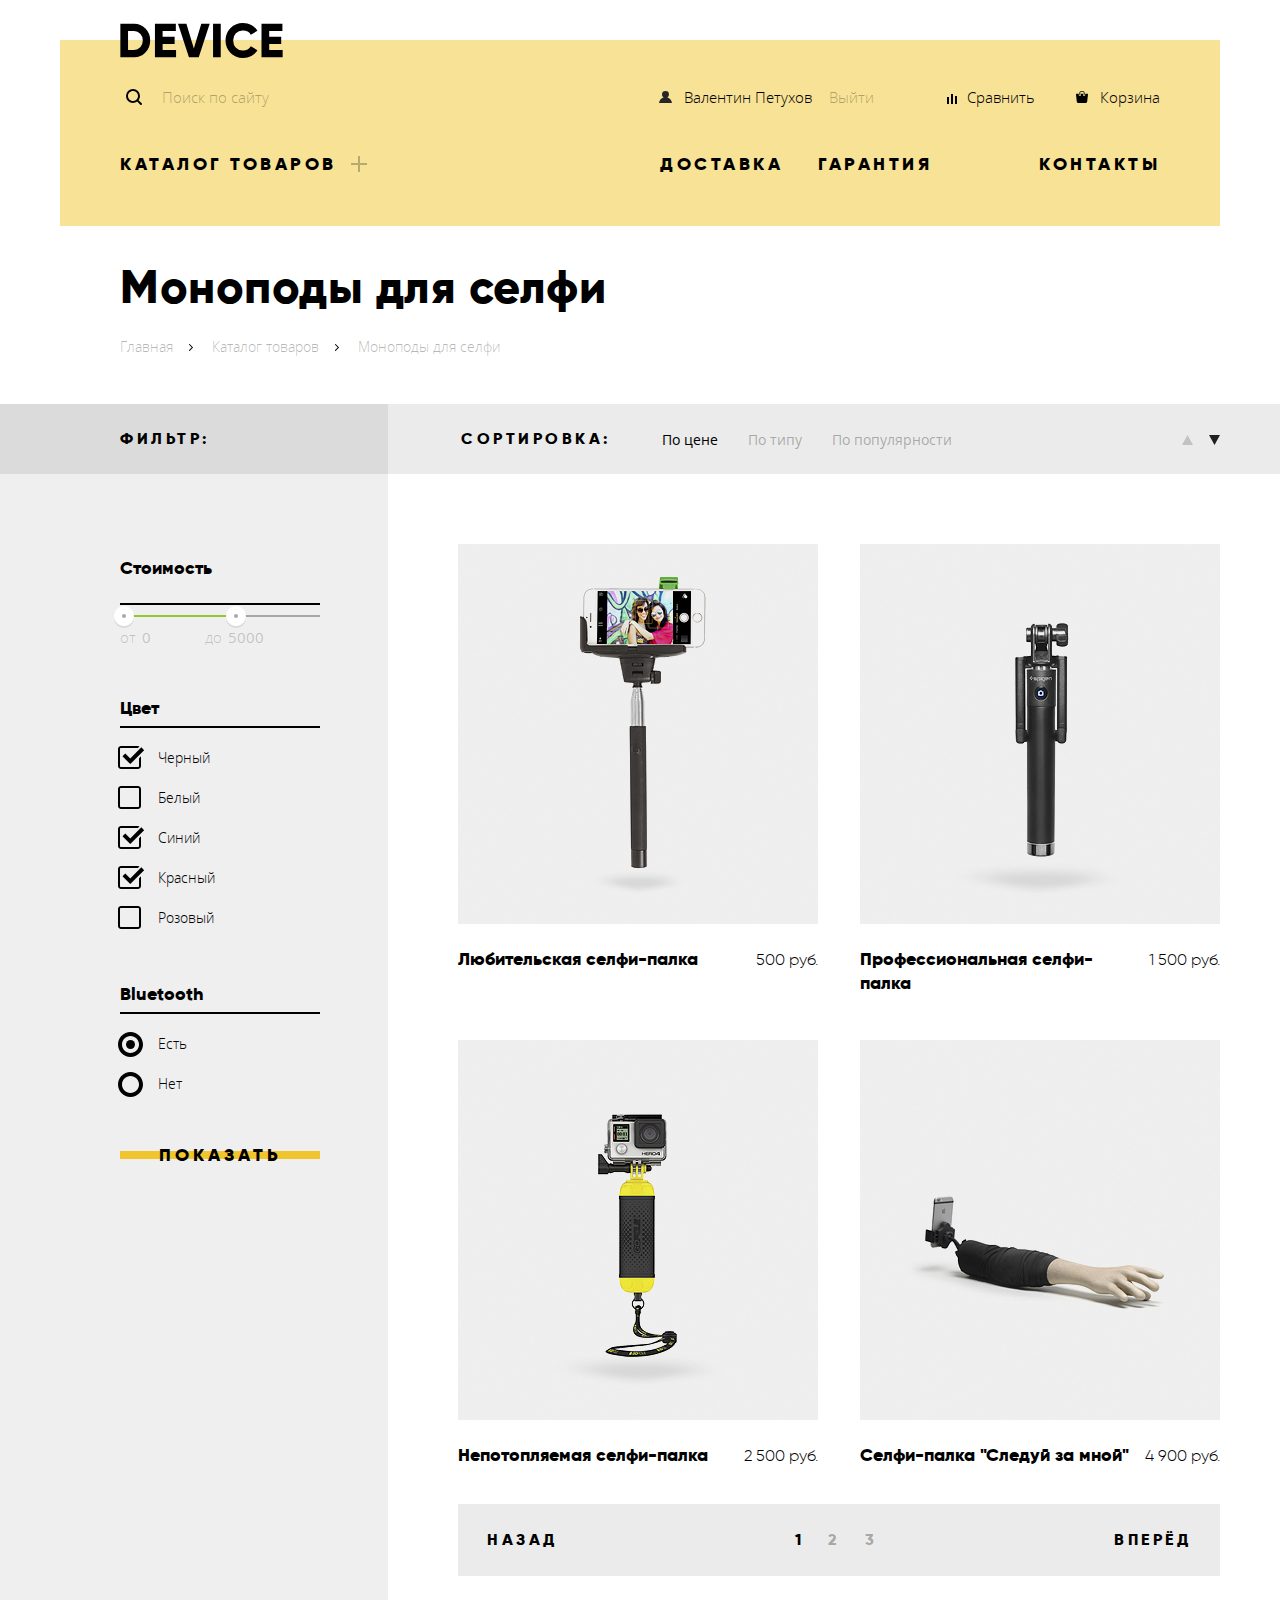
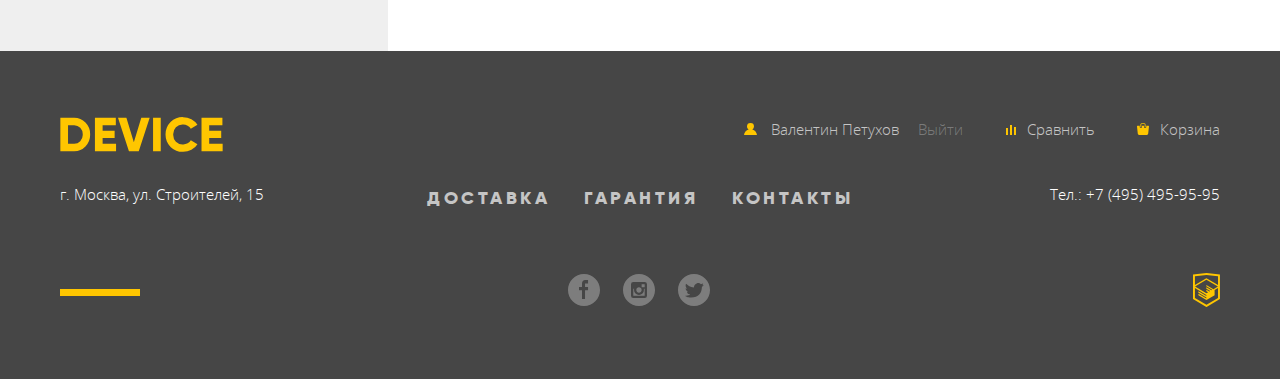
==== commit 7c2ae80e: "added stretch background" ====
--- a/catalog.html
+++ b/catalog.html
@@ -80,7 +80,7 @@
     <div class="catalog-columns">
       <div class="wrapper">
         <aside class="filter">
-          <h2 class="fliter__title">Фильтр:</h2>
+          <h2 class="filter__title">Фильтр:</h2>
           <form class="filter__forms" action="https://echo.htmlacademy.ru" method="post">
             <fieldset class="filter__form range">
               <legend>Стоимость</legend>
@@ -178,7 +178,7 @@
               <div class="goods__image">
                 <img src="img/catalog/item-1.jpg" width="360" height="380" alt="Любительская селфи-палка">
                 <div class="goods__options">
-                  <button class="goods__to-cart">В корзину</button>
+                  <a href="#" class="goods__to-cart">В корзину</a>
                   <a href="#" class="goods__to-compare">Добавить к сравнению</a>
                 </div>
               </div>
@@ -191,7 +191,7 @@
               <div class="goods__image">
                 <img src="img/catalog/item-2.jpg" width="360" height="380" alt="Профессиональная селфи-палка">
                 <div class="goods__options">
-                  <button class="goods__to-cart">В корзину</button>
+                  <a href="#" class="goods__to-cart">В корзину</a>
                   <a href="#" class="goods__to-compare">Добавить к сравнению</a>
                 </div>
               </div>
@@ -204,7 +204,7 @@
               <div class="goods__image">
                 <img src="img/catalog/item-3.jpg" width="360" height="380" alt="Непотопляемая селфи-палка">
                 <div class="goods__options">
-                  <button class="goods__to-cart">В корзину</button>
+                  <a href="#" class="goods__to-cart">В корзину</a>
                   <a href="#" class="goods__to-compare">Добавить к сравнению</a>
                 </div>
               </div>
@@ -217,7 +217,7 @@
               <div class="goods__image">
                 <img src="img/catalog/item-4.jpg" width="360" height="380" alt='"Селфи-палка "Следуй за мной"'>
                 <div class="goods__options">
-                  <button class="goods__to-cart">В корзину</button>
+                  <a href="#" class="goods__to-cart">В корзину</a>
                   <a href="#" class="goods__to-compare">Добавить к сравнению</a>
                 </div>
               </div>
--- a/css/style.css
+++ b/css/style.css
@@ -61,6 +61,11 @@
   overflow: hidden;
 }
 
+body,
+html {
+  overflow-x: hidden;
+}
+
 body {
   margin: 0;
   padding: 0;
@@ -145,7 +150,7 @@
 }
 
 .navigation__catalog .navigation__link {
-  font-family: 'Open Sans', sans-serif;
+  font-family: 'Open Sans', 'Arial', sans-serif;
   color: #000;
   font-size: 15px;
   line-height: 36px;
@@ -473,26 +478,6 @@
   display: flex;
 }
 
-
-/* .slider__button {
-  width: 12px;
-  height: 12px;
-  background-color: #fff;
-  background-image: url(../img/svg/slider-button-empty.svg);
-  background-repeat: no-repeat;
-  background-size: cover;
-  border: none;
-  margin: 0;
-  padding: 0;
-  margin-left: 18px;
-  outline: none;
-  cursor: pointer;
-} */
-
-/* .slider__button--active {
-  background-image: url(../img/svg/slider-button.svg);
-} */
-
 .slider__features {
   display: flex;
   flex-direction: row;
@@ -889,8 +874,9 @@
 }
 
 .information__map {
+  display: block;
   width: 100%;
-  height: 222px;
+  height: auto;
   border: 0;
   margin-bottom: 59px;
 }
@@ -1100,6 +1086,14 @@
   color: rgba(0, 0, 0, .3);
 }
 
+.breadcrumbs__link:hover {
+  color: rgba(0, 0, 0, .6);
+}
+
+.breadcrumbs__link:active {
+  color: rgba(0, 0, 0, .1);
+}
+
 .catalog-columns .wrapper {
   display: flex;
   flex-direction: row;
@@ -1109,9 +1103,21 @@
   min-width: 328px;
   background-color: #efefef;
   padding-bottom: 40px;
-}
-
-.fliter__title,
+  position: relative;
+}
+
+.filter::before {
+  position: absolute;
+  content: "";
+  width: 300vw;
+  height: 100%;
+  right: 0;
+  top: 0;
+  background-color: #efefef;
+  z-index: -1;
+}
+
+.filter__title,
 .sort__title {
   position: relative;
   font-family: 'Gilroy', Arial, sans-serif;
@@ -1124,7 +1130,18 @@
   margin: 0;
   margin-bottom: 82px;
   padding: 23px 68px 23px 60px;
-  background-color: #dbdbdb;  
+  background-color: #dbdbdb;
+}
+
+.filter__title::before {
+  position: absolute;
+  content: "";
+  width: 300vw;
+  height: 100%;
+  right: 0;
+  top: 0;
+  background-color: #dbdbdb;
+  z-index: -1;
 }
 
 .filter__forms {
@@ -1192,8 +1209,12 @@
   background-size: cover;
 }
 
+.range__toggle:hover {
+  transform: scale(1.2);
+}
+
 .range__toggle--max {
-  left: 53%;
+  left: 106px;
 }
 
 .range__price {
@@ -1330,6 +1351,18 @@
   align-items: center;
   background-color: #ebebeb;
   padding: 20px 0px 20px 73px;
+  position: relative;
+}
+
+.sort::after {
+  position: absolute;
+  content: "";
+  width: 300vw;
+  height: 100%;
+  left: 0;
+  top: 0;
+  background-color: #ebebeb;
+  z-index: -1;
 }
 
 .sort__title {
@@ -1463,6 +1496,7 @@
   outline: none;
   cursor: pointer;
   z-index: 1;
+  color: #000;
 }
 .goods__to-cart::before {  
   position: absolute;
@@ -1586,4 +1620,201 @@
 
 .pagination__num:last-child {
   margin-right: 0;
+}
+
+.write-us {
+  position: fixed;
+  width: 960px;
+  top: 150px;
+  left: 50%;
+  margin-left: -480px;
+  padding: 90px 100px;
+  background-color: #fff;
+  box-shadow: 0px 5px 15px 0px rgba(0, 0, 0, .3);
+  z-index: 10;
+  animation-name: appearing;  
+  animation-duration: 0.6s;  
+  display: none;
+  flex-direction: row;
+  flex-wrap: wrap;
+  justify-content: space-between;  
+}
+
+.modal-close {
+  position: absolute;
+  margin: 0;
+  padding: 0;
+  background-color: transparent;
+  border: none;
+  outline: none;
+  right: 22px;
+  top: 22px;
+  opacity: .5;
+}
+
+.modal-close:hover {
+  opacity: 1;
+}
+
+.modal-close:active {
+  opacity: .3;
+}
+
+.write-us__item {
+  display: flex;
+  flex-direction: column;
+  margin-bottom: 30px;
+}
+
+.write-us__item--name,
+.write-us__item--email {
+  width: 360px;
+}
+
+.write-us__item--message {
+  width: 100%;
+}
+
+.write-us label {
+  font-family: 'Gilroy', Arial, sans-serif;
+  font-size: 18px;
+  line-height: 24px;
+  font-weight: 800;
+  color: #000;
+  margin: 0;
+  padding: 0;
+  padding-bottom: 5px;
+}
+
+.write-us input,
+.write-us textarea {
+  border: none;
+  background-color: #f2f2f2;
+  padding: 12px 20px;
+  outline: none;
+  font-family: 'Open Sans', 'Arial', sans-serif;  
+  font-size: 14px;
+  line-height: 18px;
+  font-weight: 400;
+}
+
+.write-us input::placeholder,
+.write-us textarea::placeholder {
+  color: rgba(0, 0, 0, .4);
+  font-family: 'Open Sans', 'Arial', sans-serif;  
+  font-size: 14px;
+  line-height: 18px;
+  font-weight: 300;
+}
+
+.write-us__submit {
+  min-width: 200px;
+  height: 40px;
+  padding: 0;  
+  margin: 0;
+  display: flex;
+  align-items: center;
+  justify-content: center;
+  position: relative;  
+  font-family: 'Gilroy', Arial, sans-serif;
+  font-size: 18px;
+  line-height: 24px;
+  font-weight: 800;
+  letter-spacing: 4px;  
+  text-transform: uppercase;  
+  background-color: transparent;
+  border: none;
+  outline: none;
+  cursor: pointer;
+  z-index: 11;
+}
+
+.write-us__submit::before {  
+  position: absolute;
+  content: "";
+  width: 100%;
+  height: 8px;
+  background-color: #f0c52e;  
+  left: 0;  
+  transition: all ease .2s;
+  z-index: -1;
+}
+
+.write-us__submit:hover::before {  
+  height: 100%;
+}
+
+.write-us__submit:active {  
+  color: rgba(0, 0, 0, .3);
+}
+
+.form--error {  
+  animation-name: shake;  
+  animation-duration: 0.6s;
+}
+
+@keyframes shake {
+  0%,
+  100% {
+    -webkit-transform: translateX(0);
+            transform: translateX(0);
+  }
+
+  10%,
+  30%,
+  50%,
+  70%,
+  90% {
+    -webkit-transform: translateX(-10px);
+            transform: translateX(-10px);
+  }
+
+  20%,
+  40%,
+  60%,
+  80% {
+    -webkit-transform: translateX(10px);
+            transform: translateX(10px);
+  }
+}
+
+@keyframes appearing {
+  0% {
+    -webkit-transform: rotate(180deg) translateY(-1000px);
+            transform: rotate(180deg) translateY(-1000px);
+  }
+  70% {
+    -webkit-transform: translateY(-30px) rotate(0deg) ;
+            transform: translateY(-30px) rotate(0deg) ;
+  }
+  90% {
+    -webkit-transform: translateY(10px);
+            transform: translateY(10px);
+  }
+  100% {
+    -webkit-transform: translateY(0px);
+            transform: translateY(0px)
+  }
+}
+
+.map-popup {
+  display: none;
+  position: fixed;
+  width: 960px;
+  height: 559px;
+  top: 150px;
+  left: 50%;
+  margin-left: -480px;
+  
+  box-shadow: 0px 5px 15px 0px rgba(0, 0, 0, .3);
+}
+
+.map-iframe {
+  width: 960px;
+  height: 559px;
+  border: none;
+}
+
+.modal-active {
+  display: flex;
 }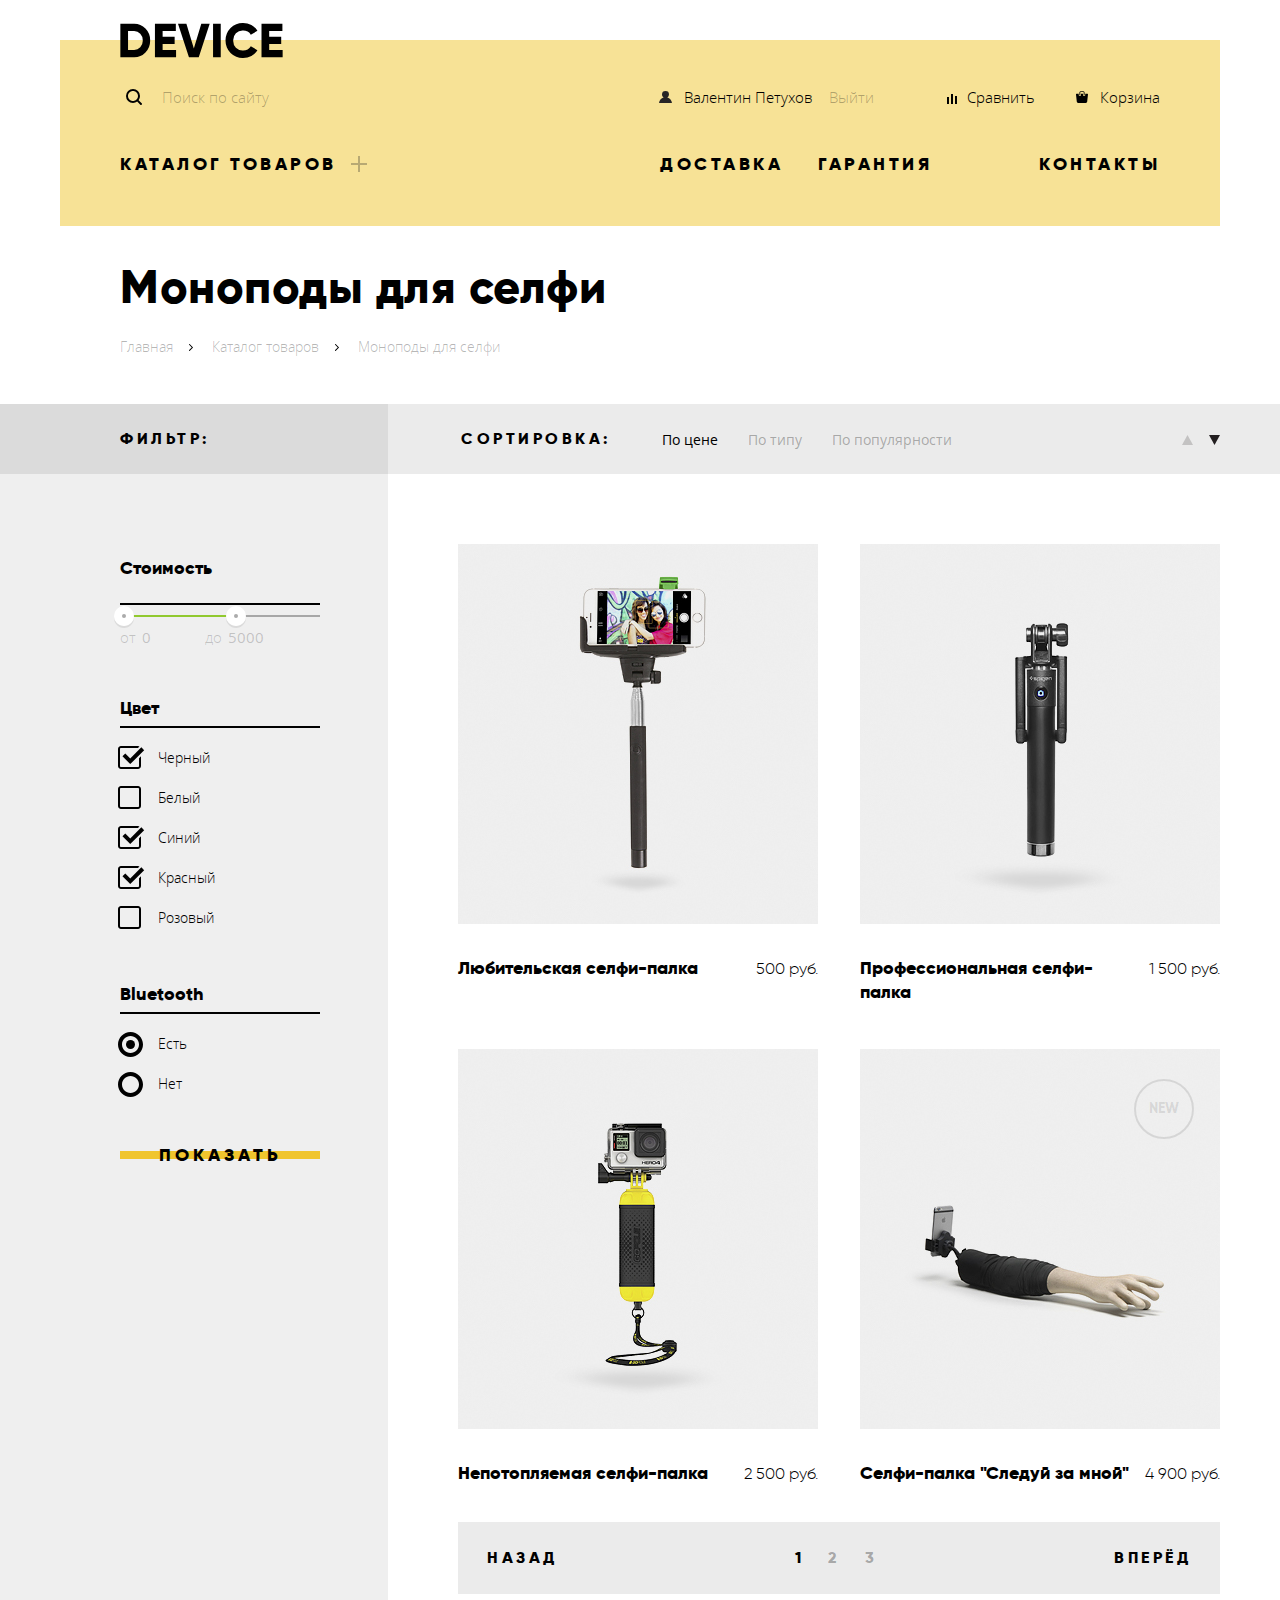
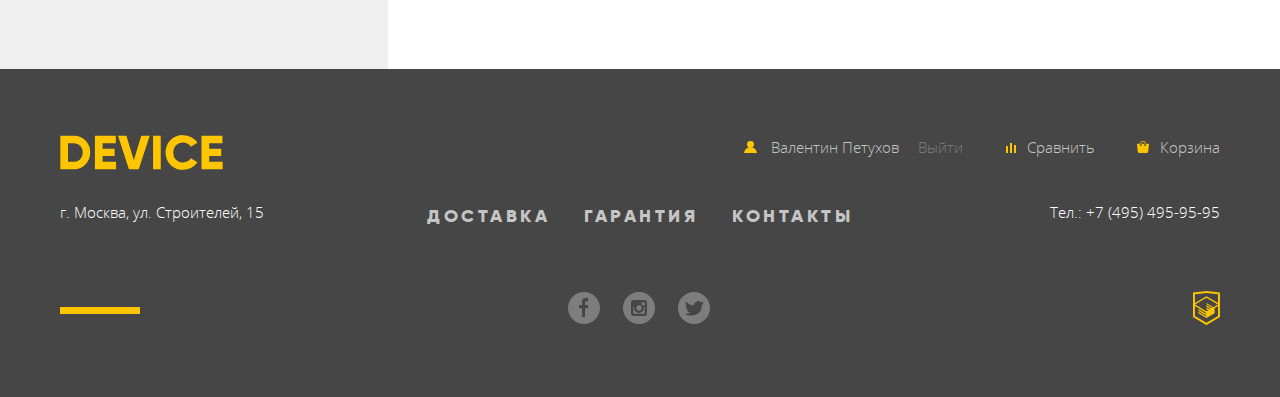
==== commit fe35d84b: "fixes for exam" ====
--- a/catalog.html
+++ b/catalog.html
@@ -19,7 +19,7 @@
       <nav class="header__navigation navigation">
         <ul class="navigation__list navigation__list--line-top">
           <li class="navigation__item navigation__item--search">
-            <form action="" class="navigation__search-form">
+            <form class="navigation__search-form" action="https://echo.htmlacademy.ru" method="post">
               <input class="navigation__search-field" type="text" placeholder="Поиск по сайту">
               <input class="navigation__search-submit" type="submit" value="Найти">
             </form>
@@ -213,7 +213,7 @@
                 <span class="goods__price">2 500 руб.</span>
               </div>
             </article>
-            <article class="goods__item">
+            <article class="goods__item goods__item--new">
               <div class="goods__image">
                 <img src="img/catalog/item-4.jpg" width="360" height="380" alt='"Селфи-палка "Следуй за мной"'>
                 <div class="goods__options">
@@ -278,6 +278,7 @@
                 Корзина</a>
             </li>
           </ul>
+        </nav>
       </div>
       <div class="footer__item footer__item--information">
         <p class="footer__address">
@@ -341,7 +342,6 @@
           </svg>
         </a>
       </div>
-
     </div>
   </footer>
 </body>
--- a/css/style.css
+++ b/css/style.css
@@ -1,5 +1,6 @@
 *, *::before, *::after {
-  box-sizing: inherit
+  -webkit-box-sizing: inherit;
+          box-sizing: inherit
 }
 
 @font-face {
@@ -74,7 +75,8 @@
   font-size: 15px;
   line-height: 30px;
   color: #000;
-  box-sizing: border-box;
+  -webkit-box-sizing: border-box;
+          box-sizing: border-box;
 }
 
 .wrapper {
@@ -100,18 +102,32 @@
 }
 
 .navigation {
-  display: flex;
-  flex-direction: column;
+  display: -webkit-box;
+  display: -ms-flexbox;
+  display: flex;
+  -webkit-box-orient: vertical;
+  -webkit-box-direction: normal;
+      -ms-flex-direction: column;
+          flex-direction: column;
 }
 
 .navigation__list {
   margin: 0;
   padding: 0;
   list-style: none;
-  display: flex;
-  flex-direction: row;
-  align-items: center;
-  justify-content: space-between;
+  display: -webkit-box;
+  display: -ms-flexbox;
+  display: flex;
+  -webkit-box-orient: horizontal;
+  -webkit-box-direction: normal;
+      -ms-flex-direction: row;
+          flex-direction: row;
+  -webkit-box-align: center;
+      -ms-flex-align: center;
+          align-items: center;
+  -webkit-box-pack: justify;
+      -ms-flex-pack: justify;
+          justify-content: space-between;
 }
 
 .navigation__list--line-top {
@@ -187,8 +203,35 @@
   background-position: 4px;
 }
 
+.navigation__search-field::-webkit-input-placeholder {
+  color: rgba(0, 0, 0, .3);
+}
+
+.navigation__search-field:-ms-input-placeholder {
+  color: rgba(0, 0, 0, .3);
+}
+
+.navigation__search-field::-ms-input-placeholder {
+  color: rgba(0, 0, 0, .3);
+}
+
 .navigation__search-field::placeholder {
   color: rgba(0, 0, 0, .3);
+}
+
+.navigation__search-field:hover,
+.navigation__item--search:hover .navigation__search-field::-webkit-input-placeholder {
+  color: rgba(0, 0, 0, .6);
+}
+
+.navigation__search-field:hover,
+.navigation__item--search:hover .navigation__search-field:-ms-input-placeholder {
+  color: rgba(0, 0, 0, .6);
+}
+
+.navigation__search-field:hover,
+.navigation__item--search:hover .navigation__search-field::-ms-input-placeholder {
+  color: rgba(0, 0, 0, .6);
 }
 
 .navigation__search-field:hover,
@@ -214,6 +257,7 @@
 
 .navigation__search-field:focus + .navigation__search-submit {
   display: inline-block;
+  vertical-align: middle;
 }
 
 .navigation__search-submit:hover {
@@ -225,6 +269,7 @@
   background-color: #000;
   color: rgba(255, 255, 255, .3);
   display: inline-block;
+  vertical-align: middle;
 }
 
 .navigation__search-submit:active .navigation__search-field {
@@ -294,8 +339,12 @@
 .navigation__catalog {
   position: absolute;
   display: none;
-  flex-direction: row;
-  flex-wrap: wrap;
+  -webkit-box-orient: horizontal;
+  -webkit-box-direction: normal;
+      -ms-flex-direction: row;
+          flex-direction: row;
+  -ms-flex-wrap: wrap;
+      flex-wrap: wrap;
   width: 1160px;
   margin: 0;
   list-style: none;
@@ -315,6 +364,8 @@
 }
 
 .navigation__item--catalog:hover .navigation__catalog {
+  display: -webkit-box;
+  display: -ms-flexbox;
   display: flex;
 }
 
@@ -326,12 +377,17 @@
 }
 
 .slider__item {
-  flex-direction: row;
+  -webkit-box-orient: horizontal;
+  -webkit-box-direction: normal;
+      -ms-flex-direction: row;
+          flex-direction: row;
   display: none;
   position: relative;
 }
 
 .slider__item--active {
+  display: -webkit-box;
+  display: -ms-flexbox;
   display: flex;
 }
 
@@ -353,8 +409,13 @@
 }
 
 .slider__description {
-  display: flex;
-  flex-direction: column;
+  display: -webkit-box;
+  display: -ms-flexbox;
+  display: flex;
+  -webkit-box-orient: vertical;
+  -webkit-box-direction: normal;
+      -ms-flex-direction: column;
+          flex-direction: column;
   padding: 79px 50px 0 34px;
   position: relative;
 }
@@ -387,19 +448,34 @@
 }
 
 .slider__actions {
-  display: flex;
-  flex-direction: row;
-  justify-content: space-between;
-  align-items: center;
+  display: -webkit-box;
+  display: -ms-flexbox;
+  display: flex;
+  -webkit-box-orient: horizontal;
+  -webkit-box-direction: normal;
+      -ms-flex-direction: row;
+          flex-direction: row;
+  -webkit-box-pack: justify;
+      -ms-flex-pack: justify;
+          justify-content: space-between;
+  -webkit-box-align: center;
+      -ms-flex-align: center;
+          align-items: center;
   margin-bottom: 49px;
 }
 
 .slider__more {
   width: 220px;
   height: 40px;
-  display: flex;
-  align-items: center;
-  justify-content: center;
+  display: -webkit-box;
+  display: -ms-flexbox;
+  display: flex;
+  -webkit-box-align: center;
+      -ms-flex-align: center;
+          align-items: center;
+  -webkit-box-pack: center;
+      -ms-flex-pack: center;
+          justify-content: center;
   position: relative;
   font-family: 'Gilroy', Arial, sans-serif;
   font-size: 18px;
@@ -424,12 +500,16 @@
   width: 100%;
   height: 8px;
   background-color: #f0c52e;
+  top: 16px;
   left: 0;
   z-index: -1;
+  -webkit-transition: all ease .2s;
+  -o-transition: all ease .2s;
   transition: all ease .2s;
 }
 
 .slider__more:hover::before {
+  top: 0px;
   height: 100%;
 }
 
@@ -442,6 +522,7 @@
 
 .slider__button {
   display: inline-block;
+  vertical-align: middle;
   width: 12px;
   height: 12px;   
   background-image: url(../img/svg/slider-button-empty.svg);
@@ -467,26 +548,42 @@
 }
 
 .slider__radio--selfie-stick:checked ~ .slider__item--selfie-stick {
+  display: -webkit-box;
+  display: -ms-flexbox;
   display: flex;
 }
 
 .slider__radio--watch:checked ~ .slider__item--watch {
+  display: -webkit-box;
+  display: -ms-flexbox;
   display: flex;
 }
 
 .slider__radio--quadcopter:checked ~ .slider__item--quadcopter {
+  display: -webkit-box;
+  display: -ms-flexbox;
   display: flex;
 }
 
 .slider__features {
-  display: flex;
-  flex-direction: row;
+  display: -webkit-box;
+  display: -ms-flexbox;
+  display: flex;
+  -webkit-box-orient: horizontal;
+  -webkit-box-direction: normal;
+      -ms-flex-direction: row;
+          flex-direction: row;
   padding-bottom: 30px;
 }
 
 .slider__feature {
-  display: flex;
-  flex-direction: column;
+  display: -webkit-box;
+  display: -ms-flexbox;
+  display: flex;
+  -webkit-box-orient: vertical;
+  -webkit-box-direction: normal;
+      -ms-flex-direction: column;
+          flex-direction: column;
 }
 
 .slider__feature:not(:last-child) {
@@ -518,10 +615,18 @@
   margin: 0;
   padding: 0;
   list-style: none;
-  display: flex;
-  flex-direction: row;
-  flex-wrap: wrap;
-  justify-content: flex-start;
+  display: -webkit-box;
+  display: -ms-flexbox;
+  display: flex;
+  -webkit-box-orient: horizontal;
+  -webkit-box-direction: normal;
+      -ms-flex-direction: row;
+          flex-direction: row;
+  -ms-flex-wrap: wrap;
+      flex-wrap: wrap;
+  -webkit-box-pack: start;
+      -ms-flex-pack: start;
+          justify-content: flex-start;
 }
 
 .popular__item {
@@ -553,9 +658,15 @@
   width: 160px;
   height: 160px;
   background-color: #f7e296;
-  display: flex;
-  justify-content: center;
-  align-items: center;
+  display: -webkit-box;
+  display: -ms-flexbox;
+  display: flex;
+  -webkit-box-pack: center;
+      -ms-flex-pack: center;
+          justify-content: center;
+  -webkit-box-align: center;
+      -ms-flex-align: center;
+          align-items: center;
   margin-bottom: 33px;
 }
 
@@ -574,8 +685,13 @@
 }
 
 .services .wrapper {
-  display: flex;
-  flex-direction: row;
+  display: -webkit-box;
+  display: -ms-flexbox;
+  display: flex;
+  -webkit-box-orient: horizontal;
+  -webkit-box-direction: normal;
+      -ms-flex-direction: row;
+          flex-direction: row;
   position: relative;
   z-index: 1;
   padding-top: 79px;
@@ -602,24 +718,20 @@
   z-index: -1;
 }
 
-/* .services__buttons {
-  display: flex;
-  flex-direction: column;
-  flex-shrink: 0;  
-  width: 284px;
-  border-right: 7px solid #000;
-  padding: 79px 0px 45px 0;
-  position: relative;
-} */
-
 .services__button {
   min-width: 160px;
   height: 40px;
   padding: 0;  
   margin-bottom: 25px;
-  display: flex;
-  align-items: center;
-  justify-content: center;
+  display: -webkit-box;
+  display: -ms-flexbox;
+  display: flex;
+  -webkit-box-align: center;
+      -ms-flex-align: center;
+          align-items: center;
+  -webkit-box-pack: center;
+      -ms-flex-pack: center;
+          justify-content: center;
   position: absolute;
   left: 0;
   font-family: 'Gilroy', Arial, sans-serif;
@@ -639,8 +751,11 @@
   content: "";
   width: 100%;
   height: 8px;
-  background-color: #f0c52e;  
+  background-color: #f0c52e;
+  top: 16px;
   left: 0;  
+  -webkit-transition: all ease .2s;  
+  -o-transition: all ease .2s;  
   transition: all ease .2s;
   z-index: -1;
 }
@@ -658,6 +773,7 @@
 }
 
 .services__button:hover::before {
+  top: 0px;
   height: 100%;
 }
 
@@ -668,6 +784,7 @@
 
 .services__radio:checked + .services__button::before {
   width: 282px;
+  top: 0px;
   height: 100%;
   background-color: #000;
 }
@@ -677,25 +794,36 @@
 }
 
 .services__radio--delivery:checked ~ .services__info--delivery {
+  display: -webkit-box;
+  display: -ms-flexbox;
   display: flex;
 }
 
 .services__radio--warranty:checked ~ .services__info--warranty {
+  display: -webkit-box;
+  display: -ms-flexbox;
   display: flex;
 }
 
 .services__radio--credit:checked ~ .services__info--credit {
+  display: -webkit-box;
+  display: -ms-flexbox;
   display: flex;
 }
 
 .services__info {
   display: none;
-  flex-direction: column;
+  -webkit-box-orient: vertical;
+  -webkit-box-direction: normal;
+      -ms-flex-direction: column;
+          flex-direction: column;
   padding: 20px 117px 77px 241px;
   margin-top: -25px;
 }
 
 .services__info--active {
+  display: -webkit-box;
+  display: -ms-flexbox;
   display: flex;
 }
 
@@ -738,10 +866,18 @@
   margin: 0;
   padding: 0;
   list-style: none;
-  display: flex;
-  flex-direction: row;
-  flex-wrap: wrap;
-  justify-content: space-between;
+  display: -webkit-box;
+  display: -ms-flexbox;
+  display: flex;
+  -webkit-box-orient: horizontal;
+  -webkit-box-direction: normal;
+      -ms-flex-direction: row;
+          flex-direction: row;
+  -ms-flex-wrap: wrap;
+      flex-wrap: wrap;
+  -webkit-box-pack: justify;
+      -ms-flex-pack: justify;
+          justify-content: space-between;
   padding-bottom: 59px;
 }
 
@@ -750,17 +886,26 @@
 }
 
 .clients__item img {
-  filter: grayscale(100%) opacity(.2);
+  -webkit-filter: grayscale(100%) opacity(.2);
+          filter: grayscale(100%) opacity(.2);
 }
 
 .clients__item:hover img {
-  filter: grayscale(0) opacity(1);
+  -webkit-filter: grayscale(0) opacity(1);
+          filter: grayscale(0) opacity(1);
 }
 
 .information {
-  display: flex;
-  flex-direction: row;
-  justify-content: space-between;
+  display: -webkit-box;
+  display: -ms-flexbox;
+  display: flex;
+  -webkit-box-orient: horizontal;
+  -webkit-box-direction: normal;
+      -ms-flex-direction: row;
+          flex-direction: row;
+  -webkit-box-pack: justify;
+      -ms-flex-pack: justify;
+          justify-content: space-between;
   padding-bottom: 82px;
 }
 
@@ -837,9 +982,15 @@
 .information__link {
   width: 260px;
   height: 40px;
-  display: flex;
-  align-items: center;
-  justify-content: center;
+  display: -webkit-box;
+  display: -ms-flexbox;
+  display: flex;
+  -webkit-box-align: center;
+      -ms-flex-align: center;
+          align-items: center;
+  -webkit-box-pack: center;
+      -ms-flex-pack: center;
+          justify-content: center;
   position: relative;
   font-family: 'Gilroy', Arial, sans-serif;
   font-size: 18px;
@@ -864,12 +1015,16 @@
   width: 100%;
   height: 8px;
   background-color: #f0c52e;
+  top: 16px;
   left: 0;
   z-index: -1;
+  -webkit-transition: all ease .2s;
+  -o-transition: all ease .2s;
   transition: all ease .2s;
 }
 
 .information__link:hover::before {
+  top: 0px;
   height: 100%;
 }
 
@@ -887,8 +1042,13 @@
 }
 
 .footer .wrapper {
-  display: flex;
-  flex-direction: column;  
+  display: -webkit-box;
+  display: -ms-flexbox;
+  display: flex;
+  -webkit-box-orient: vertical;
+  -webkit-box-direction: normal;
+      -ms-flex-direction: column;
+          flex-direction: column;  
 }
 
 .footer svg {
@@ -896,10 +1056,19 @@
 }
 
 .footer__item {
-  display: flex;
-  flex-direction: row;
-  justify-content: space-between;
-  align-items: center;
+  display: -webkit-box;
+  display: -ms-flexbox;
+  display: flex;
+  -webkit-box-orient: horizontal;
+  -webkit-box-direction: normal;
+      -ms-flex-direction: row;
+          flex-direction: row;
+  -webkit-box-pack: justify;
+      -ms-flex-pack: justify;
+          justify-content: space-between;
+  -webkit-box-align: center;
+      -ms-flex-align: center;
+          align-items: center;
 }
 
 .footer__logo {
@@ -992,9 +1161,16 @@
   margin: 0;
   padding: 0;
   list-style: none;
-  display: flex;
-  flex-direction: row;
-  justify-content: center;
+  display: -webkit-box;
+  display: -ms-flexbox;
+  display: flex;
+  -webkit-box-orient: horizontal;
+  -webkit-box-direction: normal;
+      -ms-flex-direction: row;
+          flex-direction: row;
+  -webkit-box-pack: center;
+      -ms-flex-pack: center;
+          justify-content: center;
 }
 
 .social__link svg {
@@ -1018,7 +1194,9 @@
 }
 
 .footer__item--links {
-  justify-content: flex-end;
+  -webkit-box-pack: end;
+      -ms-flex-pack: end;
+          justify-content: flex-end;
   position: relative;
 }
 
@@ -1054,10 +1232,18 @@
   padding: 0;
   padding-left: 60px;
   list-style: none;
-  display: flex;
-  flex-direction: row;
-  flex-wrap: wrap;
-  justify-content: flex-start;  
+  display: -webkit-box;
+  display: -ms-flexbox;
+  display: flex;
+  -webkit-box-orient: horizontal;
+  -webkit-box-direction: normal;
+      -ms-flex-direction: row;
+          flex-direction: row;
+  -ms-flex-wrap: wrap;
+      flex-wrap: wrap;
+  -webkit-box-pack: start;
+      -ms-flex-pack: start;
+          justify-content: flex-start;  
 }
 
 .breadcrumbs__item {
@@ -1095,8 +1281,13 @@
 }
 
 .catalog-columns .wrapper {
-  display: flex;
-  flex-direction: row;
+  display: -webkit-box;
+  display: -ms-flexbox;
+  display: flex;
+  -webkit-box-orient: horizontal;
+  -webkit-box-direction: normal;
+      -ms-flex-direction: row;
+          flex-direction: row;
 }
 
 .filter {
@@ -1210,7 +1401,9 @@
 }
 
 .range__toggle:hover {
-  transform: scale(1.2);
+  -webkit-transform: scale(1.2);
+      -ms-transform: scale(1.2);
+          transform: scale(1.2);
 }
 
 .range__toggle--max {
@@ -1305,9 +1498,15 @@
   height: 40px;
   padding: 0;
   margin: 0;  
-  display: flex;
-  align-items: center;
-  justify-content: center;
+  display: -webkit-box;  
+  display: -ms-flexbox;  
+  display: flex;
+  -webkit-box-align: center;
+      -ms-flex-align: center;
+          align-items: center;
+  -webkit-box-pack: center;
+      -ms-flex-pack: center;
+          justify-content: center;
   position: relative;
   font-family: 'Gilroy', Arial, sans-serif;
   font-size: 18px;
@@ -1327,13 +1526,17 @@
   content: "";
   width: 100%;
   height: 8px;
-  background-color: #f0c52e;  
+  background-color: #f0c52e;
+  top: 16px;
   left: 0;  
+  -webkit-transition: all ease .2s;  
+  -o-transition: all ease .2s;  
   transition: all ease .2s;
   z-index: -1;
 }
 
 .filter__submit:hover::before {
+  top: 0px;
   height: 100%;
 }
 
@@ -1342,13 +1545,22 @@
 }
 
 .catalog {
-  flex-grow: 1;
+  -webkit-box-flex: 1;
+      -ms-flex-positive: 1;
+          flex-grow: 1;
 }
 
 .sort {
-  display: flex;
-  flex-direction: row;
-  align-items: center;
+  display: -webkit-box;
+  display: -ms-flexbox;
+  display: flex;
+  -webkit-box-orient: horizontal;
+  -webkit-box-direction: normal;
+      -ms-flex-direction: row;
+          flex-direction: row;
+  -webkit-box-align: center;
+      -ms-flex-align: center;
+          align-items: center;
   background-color: #ebebeb;
   padding: 20px 0px 20px 73px;
   position: relative;
@@ -1397,9 +1609,15 @@
   margin: 0;
   padding: 0;
   list-style: none;
-  display: flex;
-  flex-direction: row;
-  flex-wrap: wrap;
+  display: -webkit-box;
+  display: -ms-flexbox;
+  display: flex;
+  -webkit-box-orient: horizontal;
+  -webkit-box-direction: normal;
+      -ms-flex-direction: row;
+          flex-direction: row;
+  -ms-flex-wrap: wrap;
+      flex-wrap: wrap;
 }
 
 .sort__arrows {
@@ -1431,23 +1649,59 @@
 }
 
 .goods {
-  display: flex;
-  flex-direction: row;
-  flex-wrap: wrap;
-  justify-content: space-between;
+  display: -webkit-box;
+  display: -ms-flexbox;
+  display: flex;
+  -webkit-box-orient: horizontal;
+  -webkit-box-direction: normal;
+      -ms-flex-direction: row;
+          flex-direction: row;
+  -ms-flex-wrap: wrap;
+      flex-wrap: wrap;
+  -webkit-box-pack: justify;
+      -ms-flex-pack: justify;
+          justify-content: space-between;
   padding: 70px 0 0 70px;
 }
 
 .goods__item {
   width: 360px;
-  margin-bottom: 45px;
+  margin-bottom: 45px;  
+}
+
+.goods__item--new {
+  position: relative;
+}
+
+.goods__item--new::before {
+  position: absolute;
+  content: "NEW";
+  display: flex;
+  justify-content: center;
+  align-items: center;
+  width: 60px;
+  height: 60px;
+  top: 30px;
+  right: 26px;
+  font-family: "Gilroy", Arial, sans-serif;
+  font-size: 14px;
+  line-height: 24px;
+  font-weight: 800;
+  color: rgba(0, 0, 0, .1);
+  border-radius: 50px;
+  border: 2px solid rgba(0, 0, 0, .1);
+  z-index: 1;
 }
 
 .goods__image {
   width: 360px;
   height: 380px;
-  display: flex;
-  align-items: center;
+  display: -webkit-box;
+  display: -ms-flexbox;
+  display: flex;
+  -webkit-box-align: center;
+      -ms-flex-align: center;
+          align-items: center;
   position: relative;
 }
 
@@ -1463,9 +1717,16 @@
   left: 0;
   right: 0;
   display: none;
-  flex-direction: column;
-  justify-content: center;
-  align-items: center;
+  -webkit-box-orient: vertical;
+  -webkit-box-direction: normal;
+      -ms-flex-direction: column;
+          flex-direction: column;
+  -webkit-box-pack: center;
+      -ms-flex-pack: center;
+          justify-content: center;
+  -webkit-box-align: center;
+      -ms-flex-align: center;
+          align-items: center;
 }
 
 .goods__image:hover img {
@@ -1473,6 +1734,8 @@
 }
 
 .goods__image:hover .goods__options {
+  display: -webkit-box;
+  display: -ms-flexbox;
   display: flex;  
 }
 
@@ -1481,9 +1744,15 @@
   height: 40px;
   padding: 0;  
   margin: 0;
-  display: flex;
-  align-items: center;
-  justify-content: center;
+  display: -webkit-box;
+  display: -ms-flexbox;
+  display: flex;
+  -webkit-box-align: center;
+      -ms-flex-align: center;
+          align-items: center;
+  -webkit-box-pack: center;
+      -ms-flex-pack: center;
+          justify-content: center;
   position: relative;  
   font-family: 'Gilroy', Arial, sans-serif;
   font-size: 18px;
@@ -1498,18 +1767,23 @@
   z-index: 1;
   color: #000;
 }
+
 .goods__to-cart::before {  
   position: absolute;
   content: "";
   width: 100%;
   height: 8px;
-  background-color: #f0c52e;  
+  background-color: #f0c52e;
+  top: 16px;
   left: 0;  
+  -webkit-transition: all ease .2s;  
+  -o-transition: all ease .2s;  
   transition: all ease .2s;
   z-index: -1;
 }
 
 .goods__to-cart:hover::before {
+  top: 0px;
   height: 100%;
 }
 
@@ -1532,11 +1806,20 @@
 }
 
 .goods__info {
-  display: flex;
-  flex-direction: row;
-  align-items: baseline;
-  justify-content: space-between;
-  margin-top: 23px;
+  display: -webkit-box;
+  display: -ms-flexbox;
+  display: flex;
+  -webkit-box-orient: horizontal;
+  -webkit-box-direction: normal;
+      -ms-flex-direction: row;
+          flex-direction: row;
+  -webkit-box-align: baseline;
+      -ms-flex-align: baseline;
+          align-items: baseline;
+  -webkit-box-pack: justify;
+      -ms-flex-pack: justify;
+          justify-content: space-between;
+  margin-top: 32px;
 }
 
 .goods__title {
@@ -1558,7 +1841,8 @@
   line-height: 24px;
   font-weight: 300;
   color: #000;
-  flex-shrink: 0;  
+  -ms-flex-negative: 0;
+      flex-shrink: 0;  
 }
 
 .goods__pagination {
@@ -1567,10 +1851,19 @@
 
 .pagination {
   width: 100%;
-  display: flex;
-  flex-direction: row;
-  justify-content: space-between;
-  align-items: baseline;
+  display: -webkit-box;
+  display: -ms-flexbox;
+  display: flex;
+  -webkit-box-orient: horizontal;
+  -webkit-box-direction: normal;
+      -ms-flex-direction: row;
+          flex-direction: row;
+  -webkit-box-pack: justify;
+      -ms-flex-pack: justify;
+          justify-content: space-between;
+  -webkit-box-align: baseline;
+      -ms-flex-align: baseline;
+          align-items: baseline;
   background-color: #ebebeb;
   margin-bottom: 75px;
 }
@@ -1630,14 +1923,23 @@
   margin-left: -480px;
   padding: 90px 100px;
   background-color: #fff;
-  box-shadow: 0px 5px 15px 0px rgba(0, 0, 0, .3);
+  -webkit-box-shadow: 0px 5px 15px 0px rgba(0, 0, 0, .3);
+          box-shadow: 0px 5px 15px 0px rgba(0, 0, 0, .3);
   z-index: 10;
-  animation-name: appearing;  
-  animation-duration: 0.6s;  
+  -webkit-animation-name: appearing;
+          animation-name: appearing;  
+  -webkit-animation-duration: 0.6s;  
+          animation-duration: 0.6s;  
   display: none;
-  flex-direction: row;
-  flex-wrap: wrap;
-  justify-content: space-between;  
+  -webkit-box-orient: horizontal;
+  -webkit-box-direction: normal;
+      -ms-flex-direction: row;
+          flex-direction: row;
+  -ms-flex-wrap: wrap;
+      flex-wrap: wrap;
+  -webkit-box-pack: justify;
+      -ms-flex-pack: justify;
+          justify-content: space-between;  
 }
 
 .modal-close {
@@ -1661,8 +1963,13 @@
 }
 
 .write-us__item {
-  display: flex;
-  flex-direction: column;
+  display: -webkit-box;
+  display: -ms-flexbox;
+  display: flex;
+  -webkit-box-orient: vertical;
+  -webkit-box-direction: normal;
+      -ms-flex-direction: column;
+          flex-direction: column;
   margin-bottom: 30px;
 }
 
@@ -1688,7 +1995,7 @@
 
 .write-us input,
 .write-us textarea {
-  border: none;
+  border: 3px solid transparent;
   background-color: #f2f2f2;
   padding: 12px 20px;
   outline: none;
@@ -1698,6 +2005,55 @@
   font-weight: 400;
 }
 
+.write-us input:hover,
+.write-us textarea:hover {
+  background-color: #eaeaea;
+}
+
+.write-us input:focus,
+.write-us textarea:focus {
+  background-color: #fff;
+  border-color: #f7e296;
+}
+
+.write-us input:focus::placeholder,
+.write-us textarea:focus::placeholder {
+  color: #464646;
+}
+
+.write-us input:invalid,
+.write-us textarea:invalid {
+  background-color: #f6dada;
+  border-color: #f6dada;
+}
+
+.write-us input::-webkit-input-placeholder,
+.write-us textarea::-webkit-input-placeholder {
+  color: rgba(0, 0, 0, .4);
+  font-family: 'Open Sans', 'Arial', sans-serif;  
+  font-size: 14px;
+  line-height: 18px;
+  font-weight: 300;
+}
+
+.write-us input:-ms-input-placeholder,
+.write-us textarea:-ms-input-placeholder {
+  color: rgba(0, 0, 0, .4);
+  font-family: 'Open Sans', 'Arial', sans-serif;  
+  font-size: 14px;
+  line-height: 18px;
+  font-weight: 300;
+}
+
+.write-us input::-ms-input-placeholder,
+.write-us textarea::-ms-input-placeholder {
+  color: rgba(0, 0, 0, .4);
+  font-family: 'Open Sans', 'Arial', sans-serif;  
+  font-size: 14px;
+  line-height: 18px;
+  font-weight: 300;
+}
+
 .write-us input::placeholder,
 .write-us textarea::placeholder {
   color: rgba(0, 0, 0, .4);
@@ -1707,14 +2063,35 @@
   font-weight: 300;
 }
 
+.write-us input:focus::-webkit-input-placeholder,
+.write-us textarea:focus::-webkit-input-placeholder {
+  color: #464646;
+}
+
+.write-us input:focus:-ms-input-placeholder,
+.write-us textarea:focus:-ms-input-placeholder {
+  color: #464646;
+}
+
+.write-us input:focus::-ms-input-placeholder,
+.write-us textarea:focus::-ms-input-placeholder {
+  color: #464646;
+}
+
 .write-us__submit {
   min-width: 200px;
   height: 40px;
   padding: 0;  
   margin: 0;
-  display: flex;
-  align-items: center;
-  justify-content: center;
+  display: -webkit-box;
+  display: -ms-flexbox;
+  display: flex;
+  -webkit-box-align: center;
+      -ms-flex-align: center;
+          align-items: center;
+  -webkit-box-pack: center;
+      -ms-flex-pack: center;
+          justify-content: center;
   position: relative;  
   font-family: 'Gilroy', Arial, sans-serif;
   font-size: 18px;
@@ -1734,13 +2111,17 @@
   content: "";
   width: 100%;
   height: 8px;
-  background-color: #f0c52e;  
+  background-color: #f0c52e;
+  top: 16px;
   left: 0;  
+  -webkit-transition: all ease .2s;  
+  -o-transition: all ease .2s;  
   transition: all ease .2s;
   z-index: -1;
 }
 
-.write-us__submit:hover::before {  
+.write-us__submit:hover::before {
+  top: 0px;
   height: 100%;
 }
 
@@ -1749,11 +2130,13 @@
 }
 
 .form--error {  
-  animation-name: shake;  
-  animation-duration: 0.6s;
-}
-
-@keyframes shake {
+  -webkit-animation-name: shake;  
+          animation-name: shake;  
+  -webkit-animation-duration: 0.6s;  
+          animation-duration: 0.6s;
+}
+
+@-webkit-keyframes shake {
   0%,
   100% {
     -webkit-transform: translateX(0);
@@ -1775,6 +2158,50 @@
   80% {
     -webkit-transform: translateX(10px);
             transform: translateX(10px);
+  }
+}
+
+@keyframes shake {
+  0%,
+  100% {
+    -webkit-transform: translateX(0);
+            transform: translateX(0);
+  }
+
+  10%,
+  30%,
+  50%,
+  70%,
+  90% {
+    -webkit-transform: translateX(-10px);
+            transform: translateX(-10px);
+  }
+
+  20%,
+  40%,
+  60%,
+  80% {
+    -webkit-transform: translateX(10px);
+            transform: translateX(10px);
+  }
+}
+
+@-webkit-keyframes appearing {
+  0% {
+    -webkit-transform: rotate(180deg) translateY(-1000px);
+            transform: rotate(180deg) translateY(-1000px);
+  }
+  70% {
+    -webkit-transform: translateY(-30px) rotate(0deg) ;
+            transform: translateY(-30px) rotate(0deg) ;
+  }
+  90% {
+    -webkit-transform: translateY(10px);
+            transform: translateY(10px);
+  }
+  100% {
+    -webkit-transform: translateY(0px);
+            transform: translateY(0px)
   }
 }
 
@@ -1806,7 +2233,9 @@
   left: 50%;
   margin-left: -480px;
   
-  box-shadow: 0px 5px 15px 0px rgba(0, 0, 0, .3);
+  -webkit-box-shadow: 0px 5px 15px 0px rgba(0, 0, 0, .3);
+  
+          box-shadow: 0px 5px 15px 0px rgba(0, 0, 0, .3);
 }
 
 .map-iframe {
@@ -1816,5 +2245,7 @@
 }
 
 .modal-active {
+  display: -webkit-box;
+  display: -ms-flexbox;
   display: flex;
 }